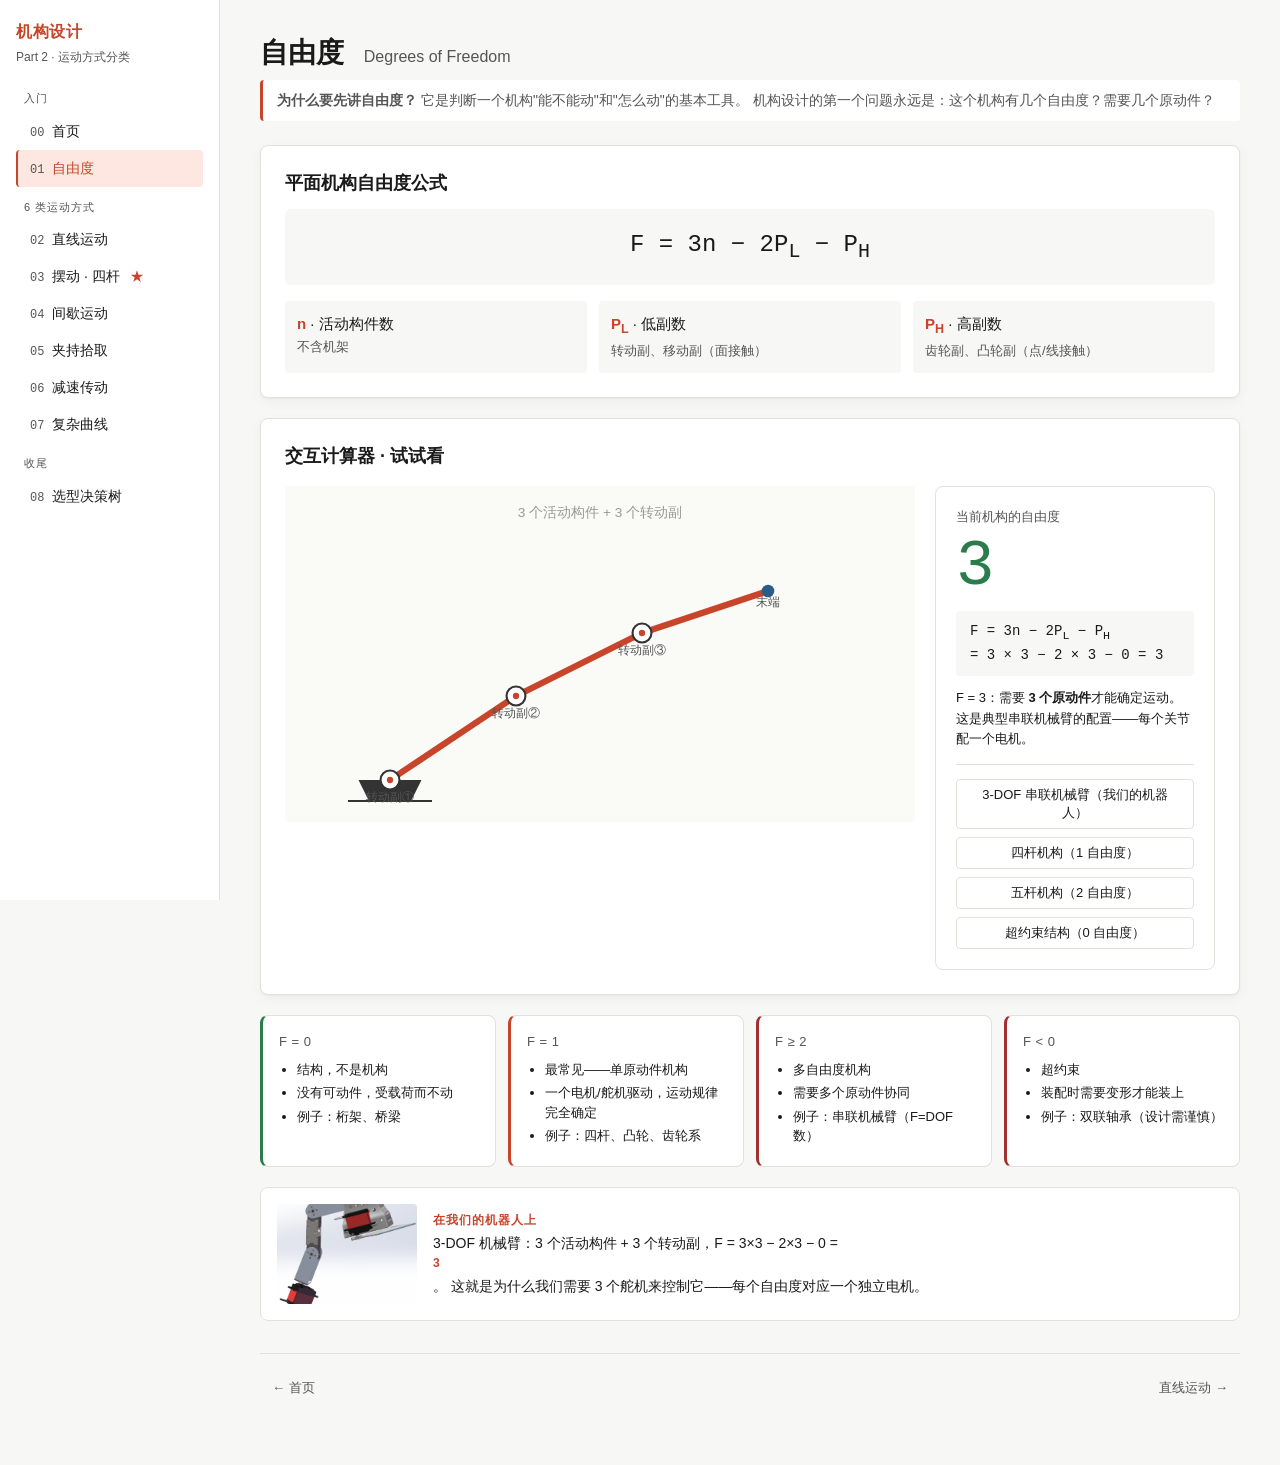
==== part2_mechanisms/dof.html @ df65894d "初始版本：ASABE 机构设计课程资料包 - Part 1（PPT + PDF）：10 页 ASABE 2025 经验分享，含视频 - Part 2（HTML）：9 页机构原理互动课程，按运动方式分类" ====
<!DOCTYPE html>
<html lang="zh-CN">
<head>
  <meta charset="UTF-8">
  <title>自由度 · 机构设计 Part 2</title>
  <link rel="stylesheet" href="common/style.css">
</head>
<body>
  <div class="app">
    <div id="sidebar-mount"></div>

    <main class="main">
      <h1 class="page-title">自由度 <span class="en">Degrees of Freedom</span></h1>
      <p class="need-hint">
        <strong>为什么要先讲自由度？</strong> 它是判断一个机构"能不能动"和"怎么动"的基本工具。
        机构设计的第一个问题永远是：这个机构有几个自由度？需要几个原动件？
      </p>

      <div class="stage">
        <h3 style="margin:0 0 12px; font-size:18px;">平面机构自由度公式</h3>
        <div style="background:var(--bg); padding:18px 24px; border-radius:6px; text-align:center; font-size:24px; font-family:var(--mono); margin-bottom:16px;">
          F = 3n − 2P<sub>L</sub> − P<sub>H</sub>
        </div>
        <div style="display:grid; grid-template-columns:repeat(auto-fit, minmax(180px,1fr)); gap:12px;">
          <div style="padding:12px; background:var(--bg); border-radius:4px;">
            <strong style="color:var(--accent);">n</strong> · 活动构件数<br>
            <span style="font-size:13px; color:var(--ink-soft);">不含机架</span>
          </div>
          <div style="padding:12px; background:var(--bg); border-radius:4px;">
            <strong style="color:var(--accent);">P<sub>L</sub></strong> · 低副数<br>
            <span style="font-size:13px; color:var(--ink-soft);">转动副、移动副（面接触）</span>
          </div>
          <div style="padding:12px; background:var(--bg); border-radius:4px;">
            <strong style="color:var(--accent);">P<sub>H</sub></strong> · 高副数<br>
            <span style="font-size:13px; color:var(--ink-soft);">齿轮副、凸轮副（点/线接触）</span>
          </div>
        </div>
      </div>

      <div class="stage">
        <h3 style="margin:0 0 16px; font-size:18px;">交互计算器 · 试试看</h3>
        <div class="dof-playground">
          <svg id="dof-svg" viewBox="0 0 600 320" style="background:#fafaf7; border-radius:4px;"></svg>
          <div class="dof-stats">
            <div style="font-size:13px; color:var(--ink-soft);">当前机构的自由度</div>
            <div class="big-number" id="dof-f">3</div>
            <div class="formula">F = 3n − 2P<sub>L</sub> − P<sub>H</sub><br>
              = 3 × <span id="dof-n">3</span> − 2 × <span id="dof-pl">3</span> − <span id="dof-ph">0</span> = <span id="dof-result">3</span>
            </div>
            <div id="dof-meaning" style="font-size:13px; line-height:1.6;">
              F = 3：需要 <strong>3 个原动件</strong>才能确定运动。这是典型串联机械臂的配置——每个关节配一个电机。
            </div>
            <div style="margin-top:14px; padding-top:14px; border-top:1px solid var(--line); display:flex; flex-direction:column; gap:8px;">
              <button class="btn secondary" data-preset="arm">3-DOF 串联机械臂（我们的机器人）</button>
              <button class="btn secondary" data-preset="fourbar">四杆机构（1 自由度）</button>
              <button class="btn secondary" data-preset="fivebar">五杆机构（2 自由度）</button>
              <button class="btn secondary" data-preset="locked">超约束结构（0 自由度）</button>
            </div>
          </div>
        </div>
      </div>

      <div class="info-grid">
        <div class="info-card good">
          <h4>F = 0</h4>
          <ul>
            <li>结构，不是机构</li>
            <li>没有可动件，受载荷而不动</li>
            <li>例子：桁架、桥梁</li>
          </ul>
        </div>
        <div class="info-card use">
          <h4>F = 1</h4>
          <ul>
            <li>最常见——单原动件机构</li>
            <li>一个电机/舵机驱动，运动规律完全确定</li>
            <li>例子：四杆、凸轮、齿轮系</li>
          </ul>
        </div>
        <div class="info-card bad">
          <h4>F ≥ 2</h4>
          <ul>
            <li>多自由度机构</li>
            <li>需要多个原动件协同</li>
            <li>例子：串联机械臂（F=DOF 数）</li>
          </ul>
        </div>
        <div class="info-card bad">
          <h4>F &lt; 0</h4>
          <ul>
            <li>超约束</li>
            <li>装配时需要变形才能装上</li>
            <li>例子：双联轴承（设计需谨慎）</li>
          </ul>
        </div>
      </div>

      <div class="robot-callout">
        <img src="../assets/asabe/end-effector-picking.png" alt="3-DOF arm">
        <div class="text">
          <strong>在我们的机器人上</strong>
          3-DOF 机械臂：3 个活动构件 + 3 个转动副，F = 3×3 − 2×3 − 0 = <strong>3</strong>。
          这就是为什么我们需要 3 个舵机来控制它——每个自由度对应一个独立电机。
        </div>
      </div>

      <div class="page-nav">
        <a href="index.html">← 首页</a>
        <a href="motion-linear.html">直线运动 →</a>
      </div>
    </main>
  </div>

  <script type="module">
    import { injectSidebar } from './common/sidebar.js';
    import { svg, line, circle, clear, toSvg } from './common/controls.js';

    injectSidebar('dof');

    const dofSvg = document.getElementById('dof-svg');

    const PRESETS = {
      arm: {
        n: 3, pL: 3, pH: 0,
        meaning: 'F = 3：需要 <strong>3 个原动件</strong>才能确定运动。这是典型串联机械臂的配置——每个关节配一个电机。',
        draw: (svgEl) => {
          // 画 3-DOF 串联臂
          const base = { x: 100, y: 280 };
          const j1 = base;
          const j2 = { x: 220, y: 200 };
          const j3 = { x: 340, y: 140 };
          const j4 = { x: 460, y: 100 };

          // 机架（底座）
          svgEl.appendChild(svg('polygon', {
            points: `${base.x-30},${base.y} ${base.x+30},${base.y} ${base.x+20},${base.y+20} ${base.x-20},${base.y+20}`,
            fill: '#333',
          }));
          svgEl.appendChild(line(base.x-40, base.y+20, base.x+40, base.y+20, { stroke:'#333', 'stroke-width':2 }));

          // 三段臂
          svgEl.appendChild(line(j1.x, j1.y, j2.x, j2.y, { stroke: '#c8442a', 'stroke-width': 6 }));
          svgEl.appendChild(line(j2.x, j2.y, j3.x, j3.y, { stroke: '#c8442a', 'stroke-width': 6 }));
          svgEl.appendChild(line(j3.x, j3.y, j4.x, j4.y, { stroke: '#c8442a', 'stroke-width': 6 }));

          // 关节
          [j1, j2, j3].forEach(j => {
            svgEl.appendChild(circle(j.x, j.y, 9, { fill: 'white', stroke: '#333', 'stroke-width': 2 }));
            svgEl.appendChild(circle(j.x, j.y, 3, { fill: '#c8442a' }));
          });
          // 末端
          svgEl.appendChild(circle(j4.x, j4.y, 6, { fill: '#2a5c8a' }));

          // 标签
          const lbl = (p, t, dx=0, dy=20) => {
            const e = svg('text', { x: p.x+dx, y: p.y+dy, fill:'#555', 'font-size':11, 'font-family':'monospace', 'text-anchor':'middle' });
            e.textContent = t;
            svgEl.appendChild(e);
          };
          lbl(j1, '转动副①');
          lbl(j2, '转动副②');
          lbl(j3, '转动副③');
          lbl(j4, '末端', 0, 14);

          // 说明
          const t = svg('text', { x: 300, y: 30, 'text-anchor':'middle', fill:'#999', 'font-size':13 });
          t.textContent = '3 个活动构件 + 3 个转动副';
          svgEl.appendChild(t);
        }
      },
      fourbar: {
        n: 3, pL: 4, pH: 0,
        meaning: 'F = 1：只需 <strong>1 个原动件</strong>。曲柄一转，整个机构运动完全确定。这是为什么四杆是工程上最常用的机构之一。',
        draw: (svgEl) => {
          const A = { x: 140, y: 240 };
          const D = { x: 460, y: 240 };
          const B = { x: 200, y: 140 };
          const C = { x: 400, y: 140 };

          // 机架
          svgEl.appendChild(svg('polygon', { points: `${A.x-20},${A.y+5} ${A.x+20},${A.y+5} ${A.x+15},${A.y+20} ${A.x-15},${A.y+20}`, fill:'#333' }));
          svgEl.appendChild(svg('polygon', { points: `${D.x-20},${D.y+5} ${D.x+20},${D.y+5} ${D.x+15},${D.y+20} ${D.x-15},${D.y+20}`, fill:'#333' }));
          svgEl.appendChild(line(A.x, A.y, D.x, D.y, { stroke:'#333', 'stroke-width':3 }));
          svgEl.appendChild(line(A.x-30, A.y+20, A.x+30, A.y+20, { stroke:'#333', 'stroke-width':2 }));
          svgEl.appendChild(line(D.x-30, D.y+20, D.x+30, D.y+20, { stroke:'#333', 'stroke-width':2 }));

          // 4 根杆
          svgEl.appendChild(line(A.x, A.y, B.x, B.y, { stroke:'#c8442a', 'stroke-width':5 }));
          svgEl.appendChild(line(B.x, B.y, C.x, C.y, { stroke:'#2a5c8a', 'stroke-width':5 }));
          svgEl.appendChild(line(D.x, D.y, C.x, C.y, { stroke:'#2a7c4a', 'stroke-width':5 }));

          // 关节
          [A, B, C, D].forEach(p => {
            svgEl.appendChild(circle(p.x, p.y, 7, { fill:'white', stroke:'#333', 'stroke-width':2 }));
          });

          // 标签
          const lbl = (p, t) => {
            const e = svg('text', { x:p.x, y:p.y-12, fill:'#555', 'font-size':11, 'font-family':'monospace', 'text-anchor':'middle' });
            e.textContent = t;
            svgEl.appendChild(e);
          };
          lbl(A, 'A·副1');
          lbl(B, 'B·副2');
          lbl(C, 'C·副3');
          lbl(D, 'D·副4');

          const t = svg('text', { x: 300, y: 30, 'text-anchor':'middle', fill:'#999', 'font-size':13 });
          t.textContent = '3 个活动构件 + 4 个转动副';
          svgEl.appendChild(t);
        }
      },
      fivebar: {
        n: 4, pL: 5, pH: 0,
        meaning: 'F = 2：需要 <strong>2 个原动件</strong>。常见于并联机构和需要轨迹规划的场合。',
        draw: (svgEl) => {
          const A = { x: 180, y: 250 };
          const E = { x: 420, y: 250 };
          const B = { x: 140, y: 130 };
          const D = { x: 460, y: 130 };
          const C = { x: 300, y: 80 };

          // 机架
          svgEl.appendChild(line(A.x, A.y, E.x, E.y, { stroke:'#333', 'stroke-width':3 }));
          svgEl.appendChild(svg('polygon', { points: `${A.x-20},${A.y+5} ${A.x+20},${A.y+5} ${A.x+15},${A.y+20} ${A.x-15},${A.y+20}`, fill:'#333' }));
          svgEl.appendChild(svg('polygon', { points: `${E.x-20},${E.y+5} ${E.x+20},${E.y+5} ${E.x+15},${E.y+20} ${E.x-15},${E.y+20}`, fill:'#333' }));

          svgEl.appendChild(line(A.x, A.y, B.x, B.y, { stroke:'#c8442a', 'stroke-width':5 }));
          svgEl.appendChild(line(B.x, B.y, C.x, C.y, { stroke:'#2a5c8a', 'stroke-width':5 }));
          svgEl.appendChild(line(C.x, C.y, D.x, D.y, { stroke:'#2a5c8a', 'stroke-width':5 }));
          svgEl.appendChild(line(D.x, D.y, E.x, E.y, { stroke:'#c8442a', 'stroke-width':5 }));

          [A, B, C, D, E].forEach(p => {
            svgEl.appendChild(circle(p.x, p.y, 7, { fill:'white', stroke:'#333', 'stroke-width':2 }));
          });

          const t = svg('text', { x: 300, y: 30, 'text-anchor':'middle', fill:'#999', 'font-size':13 });
          t.textContent = '4 个活动构件 + 5 个转动副';
          svgEl.appendChild(t);
        }
      },
      locked: {
        n: 2, pL: 3, pH: 0,
        meaning: 'F = 0：<strong>结构而非机构</strong>——受力但不运动。设计成机构会卡死。',
        draw: (svgEl) => {
          // 三角形（最稳定的结构）
          const A = { x: 150, y: 240 };
          const B = { x: 450, y: 240 };
          const C = { x: 300, y: 80 };
          svgEl.appendChild(line(A.x, A.y, B.x, B.y, { stroke:'#333', 'stroke-width':5 }));
          svgEl.appendChild(line(A.x, A.y, C.x, C.y, { stroke:'#a13030', 'stroke-width':5 }));
          svgEl.appendChild(line(B.x, B.y, C.x, C.y, { stroke:'#a13030', 'stroke-width':5 }));
          svgEl.appendChild(svg('polygon', { points: `${A.x-20},${A.y+5} ${A.x+20},${A.y+5} ${A.x+15},${A.y+20} ${A.x-15},${A.y+20}`, fill:'#333' }));
          svgEl.appendChild(svg('polygon', { points: `${B.x-20},${B.y+5} ${B.x+20},${B.y+5} ${B.x+15},${B.y+20} ${B.x-15},${B.y+20}`, fill:'#333' }));
          [A, B, C].forEach(p => {
            svgEl.appendChild(circle(p.x, p.y, 7, { fill:'white', stroke:'#333', 'stroke-width':2 }));
          });
          const t = svg('text', { x: 300, y: 30, 'text-anchor':'middle', fill:'#999', 'font-size':13 });
          t.textContent = '2 个活动构件 + 3 个转动副（三角形=结构）';
          svgEl.appendChild(t);
        }
      },
    };

    function renderPreset(name) {
      const preset = PRESETS[name];
      clear(dofSvg);
      preset.draw(dofSvg);

      const F = 3 * preset.n - 2 * preset.pL - preset.pH;
      document.getElementById('dof-n').textContent = preset.n;
      document.getElementById('dof-pl').textContent = preset.pL;
      document.getElementById('dof-ph').textContent = preset.pH;
      document.getElementById('dof-result').textContent = F;
      document.getElementById('dof-f').textContent = F;
      document.getElementById('dof-meaning').innerHTML = preset.meaning;

      const fEl = document.getElementById('dof-f');
      fEl.style.color = F === 0 ? 'var(--bad)' : F === 1 ? 'var(--accent)' : F >= 2 ? 'var(--good)' : 'var(--bad)';
    }

    document.querySelectorAll('[data-preset]').forEach(btn => {
      btn.addEventListener('click', () => renderPreset(btn.dataset.preset));
    });

    renderPreset('arm');
  </script>
</body>
</html>
---- part2_mechanisms/common/style.css ----
/* ARC 机构设计 · Part 2 共享样式 */

:root {
  --bg: #f7f7f5;
  --panel: #ffffff;
  --ink: #1a1a1a;
  --ink-soft: #555;
  --line: #e2e2dc;
  --accent: #c8442a;
  --accent-soft: #fde7e0;
  --good: #2a7c4a;
  --warn: #b07000;
  --bad: #a13030;
  --shadow: 0 1px 2px rgba(0,0,0,0.04), 0 4px 12px rgba(0,0,0,0.04);
  --radius: 8px;
  --mono: 'JetBrains Mono', 'Source Code Pro', Menlo, Consolas, monospace;
}

* { box-sizing: border-box; }
html, body { margin: 0; padding: 0; }
body {
  font-family: -apple-system, BlinkMacSystemFont, 'PingFang SC', 'Microsoft YaHei', 'Segoe UI', sans-serif;
  background: var(--bg);
  color: var(--ink);
  line-height: 1.5;
  font-size: 15px;
}

/* === 整体布局 === */
.app {
  display: grid;
  grid-template-columns: 220px 1fr;
  min-height: 100vh;
}

/* === 左侧导航 === */
.sidebar {
  background: var(--panel);
  border-right: 1px solid var(--line);
  padding: 20px 16px;
  position: sticky;
  top: 0;
  height: 100vh;
  overflow-y: auto;
}
.sidebar h1 {
  font-size: 16px;
  margin: 0 0 4px;
  color: var(--accent);
  letter-spacing: 0.5px;
}
.sidebar .subtitle {
  font-size: 12px;
  color: var(--ink-soft);
  margin-bottom: 24px;
}
.nav-group {
  margin-bottom: 16px;
}
.nav-section {
  font-size: 11px;
  text-transform: uppercase;
  color: var(--ink-soft);
  letter-spacing: 1px;
  margin: 12px 0 6px;
  padding-left: 8px;
}
.nav-item {
  display: block;
  padding: 8px 12px;
  color: var(--ink);
  text-decoration: none;
  border-radius: 4px;
  font-size: 14px;
  border-left: 2px solid transparent;
  transition: all 0.15s;
}
.nav-item:hover { background: var(--bg); }
.nav-item.active {
  background: var(--accent-soft);
  border-left-color: var(--accent);
  color: var(--accent);
  font-weight: 500;
}
.nav-item .num {
  display: inline-block;
  width: 22px;
  color: var(--ink-soft);
  font-family: var(--mono);
  font-size: 12px;
}
.nav-item.hero::after {
  content: '★';
  margin-left: 6px;
  color: var(--accent);
}

/* === 主内容 === */
.main {
  padding: 32px 40px 60px;
  max-width: 1100px;
}

.page-title {
  font-size: 28px;
  margin: 0 0 6px;
  font-weight: 600;
}
.page-title .en {
  font-size: 16px;
  color: var(--ink-soft);
  margin-left: 12px;
  font-weight: 400;
}
.need-hint {
  font-size: 14px;
  color: var(--ink-soft);
  margin: 0 0 24px;
  padding: 10px 14px;
  background: var(--panel);
  border-left: 3px solid var(--accent);
  border-radius: 4px;
}

/* === 机构切换器（标签页） === */
.mechanism-tabs {
  display: flex;
  flex-wrap: wrap;
  gap: 4px;
  margin-bottom: 16px;
  border-bottom: 1px solid var(--line);
}
.tab {
  background: transparent;
  border: none;
  padding: 10px 16px;
  cursor: pointer;
  font-size: 14px;
  color: var(--ink-soft);
  border-bottom: 2px solid transparent;
  margin-bottom: -1px;
  transition: all 0.15s;
  font-family: inherit;
}
.tab:hover { color: var(--ink); }
.tab.active {
  color: var(--accent);
  border-bottom-color: var(--accent);
  font-weight: 500;
}

/* === 舞台 + 控制条 === */
.stage {
  background: var(--panel);
  border: 1px solid var(--line);
  border-radius: var(--radius);
  padding: 24px;
  margin-bottom: 20px;
  box-shadow: var(--shadow);
}
.stage svg {
  width: 100%;
  height: auto;
  display: block;
  background: #fafaf7;
  border-radius: 4px;
}

.controls {
  display: flex;
  align-items: center;
  gap: 12px;
  margin-top: 16px;
  padding-top: 16px;
  border-top: 1px solid var(--line);
  flex-wrap: wrap;
}
.btn {
  background: var(--accent);
  color: white;
  border: none;
  padding: 6px 14px;
  border-radius: 4px;
  cursor: pointer;
  font-size: 13px;
  font-family: inherit;
}
.btn:hover { filter: brightness(1.1); }
.btn.secondary {
  background: transparent;
  color: var(--ink);
  border: 1px solid var(--line);
}
.speed-control {
  display: flex;
  gap: 4px;
  align-items: center;
  font-size: 13px;
}
.speed-btn {
  background: transparent;
  border: 1px solid var(--line);
  padding: 4px 10px;
  border-radius: 4px;
  cursor: pointer;
  font-family: var(--mono);
  font-size: 12px;
}
.speed-btn.active {
  background: var(--accent-soft);
  border-color: var(--accent);
  color: var(--accent);
}
.progress {
  flex: 1;
  min-width: 200px;
  -webkit-appearance: none;
  appearance: none;
  height: 4px;
  background: var(--line);
  border-radius: 2px;
  cursor: pointer;
}
.progress::-webkit-slider-thumb {
  -webkit-appearance: none;
  width: 14px;
  height: 14px;
  background: var(--accent);
  border-radius: 50%;
  cursor: pointer;
}
.angle-readout {
  font-family: var(--mono);
  font-size: 12px;
  color: var(--ink-soft);
  background: var(--bg);
  padding: 4px 8px;
  border-radius: 3px;
}

/* === 参数面板（hero demo 用） === */
.params {
  display: grid;
  grid-template-columns: repeat(auto-fit, minmax(220px, 1fr));
  gap: 12px;
  margin-top: 16px;
  padding-top: 16px;
  border-top: 1px solid var(--line);
}
.param-row {
  display: flex;
  flex-direction: column;
  gap: 4px;
}
.param-row label {
  display: flex;
  justify-content: space-between;
  font-size: 12px;
  color: var(--ink-soft);
}
.param-row label .val {
  font-family: var(--mono);
  color: var(--ink);
  font-weight: 500;
}
.param-row input[type="range"] {
  -webkit-appearance: none;
  appearance: none;
  width: 100%;
  height: 4px;
  background: var(--line);
  border-radius: 2px;
  cursor: pointer;
}
.param-row input[type="range"]::-webkit-slider-thumb {
  -webkit-appearance: none;
  width: 16px;
  height: 16px;
  background: var(--accent);
  border-radius: 50%;
  cursor: pointer;
}

.verdict {
  margin-top: 16px;
  padding: 12px 16px;
  border-radius: 4px;
  font-size: 14px;
  background: var(--accent-soft);
  border-left: 3px solid var(--accent);
}
.verdict.bad {
  background: #fde7e0;
  border-left-color: var(--bad);
}
.verdict code {
  font-family: var(--mono);
  background: rgba(0,0,0,0.06);
  padding: 1px 6px;
  border-radius: 3px;
  font-size: 13px;
}

/* === 优缺点卡片 === */
.info-grid {
  display: grid;
  grid-template-columns: repeat(auto-fit, minmax(200px, 1fr));
  gap: 12px;
  margin-bottom: 20px;
}
.info-card {
  background: var(--panel);
  border: 1px solid var(--line);
  border-radius: var(--radius);
  padding: 16px;
}
.info-card h4 {
  margin: 0 0 8px;
  font-size: 13px;
  color: var(--ink-soft);
  text-transform: uppercase;
  letter-spacing: 0.5px;
  font-weight: 500;
}
.info-card.good { border-left: 3px solid var(--good); }
.info-card.bad { border-left: 3px solid var(--bad); }
.info-card.use { border-left: 3px solid var(--accent); }
.info-card ul {
  margin: 0;
  padding-left: 18px;
  font-size: 13px;
}
.info-card li { margin-bottom: 4px; }

/* === 在我们的机器人上 === */
.robot-callout {
  display: flex;
  gap: 16px;
  background: var(--panel);
  border: 1px solid var(--line);
  border-radius: var(--radius);
  padding: 16px;
  margin-bottom: 24px;
  align-items: center;
}
.robot-callout img {
  width: 140px;
  height: 100px;
  object-fit: cover;
  border-radius: 4px;
  background: var(--bg);
  flex-shrink: 0;
}
.robot-callout .text {
  flex: 1;
  font-size: 14px;
}
.robot-callout .text strong {
  color: var(--accent);
  display: block;
  margin-bottom: 4px;
  font-size: 12px;
  text-transform: uppercase;
  letter-spacing: 1px;
}

/* === 上下页导航 === */
.page-nav {
  display: flex;
  justify-content: space-between;
  margin-top: 32px;
  padding-top: 16px;
  border-top: 1px solid var(--line);
}
.page-nav a {
  color: var(--ink-soft);
  text-decoration: none;
  font-size: 13px;
  padding: 8px 12px;
  border-radius: 4px;
}
.page-nav a:hover {
  background: var(--panel);
  color: var(--accent);
}

/* === 自由度页面专用 === */
.dof-playground {
  display: grid;
  grid-template-columns: 1fr 280px;
  gap: 20px;
  margin-top: 16px;
}
.dof-stats {
  background: var(--panel);
  border: 1px solid var(--line);
  border-radius: var(--radius);
  padding: 20px;
}
.dof-stats .big-number {
  font-size: 64px;
  font-family: var(--mono);
  color: var(--accent);
  line-height: 1;
  margin: 8px 0;
}
.dof-stats .formula {
  font-family: var(--mono);
  background: var(--bg);
  padding: 10px 14px;
  border-radius: 4px;
  font-size: 14px;
  margin: 12px 0;
}

/* === Index 首页 === */
.index-wrap {
  padding: 40px;
  max-width: 1100px;
}
.index-hero {
  background: linear-gradient(135deg, #c8442a 0%, #a73019 100%);
  color: white;
  padding: 40px;
  border-radius: 12px;
  margin-bottom: 32px;
}
.index-hero h1 {
  margin: 0 0 8px;
  font-size: 32px;
}
.index-hero p {
  margin: 0;
  opacity: 0.9;
  font-size: 16px;
}
.motion-grid {
  display: grid;
  grid-template-columns: repeat(auto-fill, minmax(280px, 1fr));
  gap: 16px;
}
.motion-card {
  background: var(--panel);
  border: 1px solid var(--line);
  border-radius: var(--radius);
  padding: 20px;
  text-decoration: none;
  color: var(--ink);
  transition: all 0.15s;
}
.motion-card:hover {
  border-color: var(--accent);
  transform: translateY(-1px);
  box-shadow: var(--shadow);
}
.motion-card .icon {
  width: 40px;
  height: 40px;
  border-radius: 8px;
  background: var(--accent-soft);
  color: var(--accent);
  display: flex;
  align-items: center;
  justify-content: center;
  margin-bottom: 12px;
  font-size: 20px;
}
.motion-card h3 {
  margin: 0 0 6px;
  font-size: 17px;
}
.motion-card .en {
  font-size: 12px;
  color: var(--ink-soft);
  margin-bottom: 8px;
  font-family: var(--mono);
}
.motion-card .desc {
  font-size: 13px;
  color: var(--ink-soft);
  line-height: 1.5;
}
.motion-card.hero::after {
  content: 'Hero Demo';
  display: inline-block;
  font-size: 11px;
  color: var(--accent);
  background: var(--accent-soft);
  padding: 2px 8px;
  border-radius: 10px;
  margin-top: 8px;
}
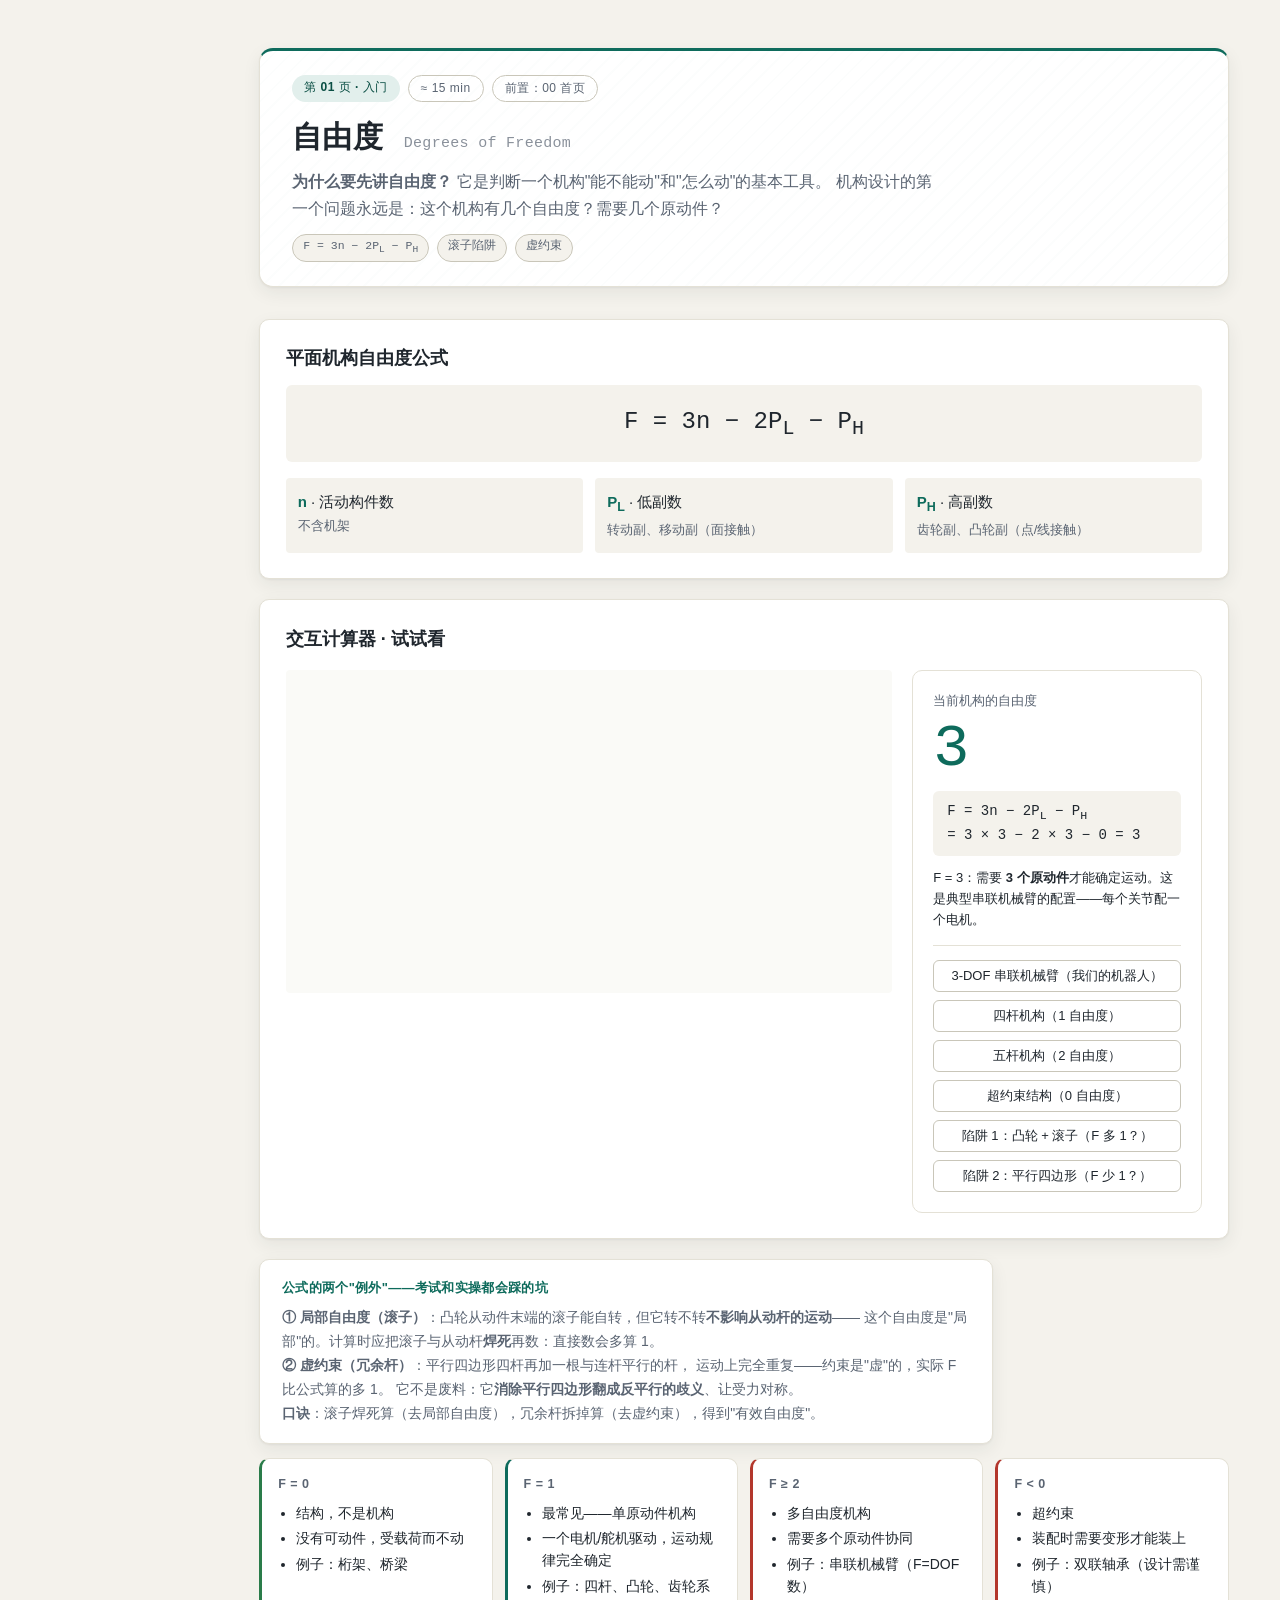
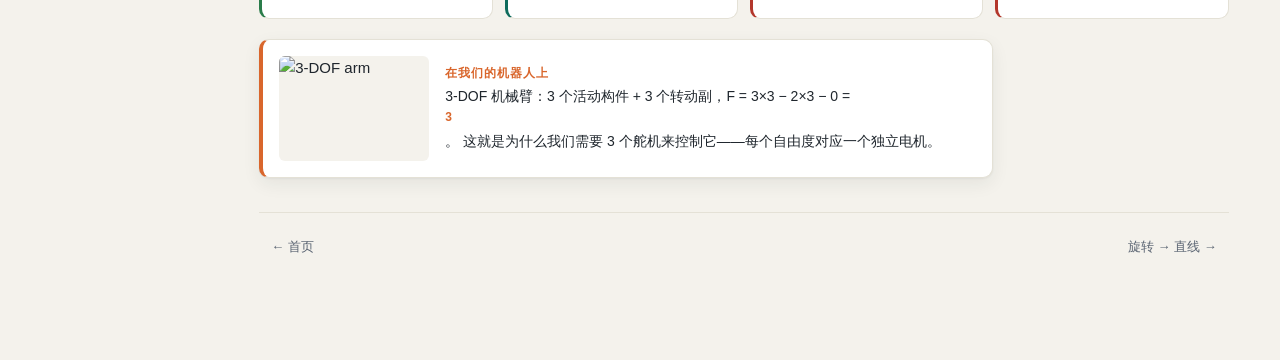
==== commit 467696cc: "chore: 触发 GitHub Pages 首次部署 Co-Authored-By: Claude Opus 4.8 <noreply@anthropic.com>" ====
--- a/part2_mechanisms/dof.html
+++ b/part2_mechanisms/dof.html
@@ -2,6 +2,7 @@
 <html lang="zh-CN">
 <head>
   <meta charset="UTF-8">
+  <meta name="viewport" content="width=device-width, initial-scale=1">
   <title>自由度 · 机构设计 Part 2</title>
   <link rel="stylesheet" href="common/style.css">
 </head>
@@ -10,11 +11,23 @@
     <div id="sidebar-mount"></div>
 
     <main class="main">
-      <h1 class="page-title">自由度 <span class="en">Degrees of Freedom</span></h1>
-      <p class="need-hint">
-        <strong>为什么要先讲自由度？</strong> 它是判断一个机构"能不能动"和"怎么动"的基本工具。
-        机构设计的第一个问题永远是：这个机构有几个自由度？需要几个原动件？
-      </p>
+      <header class="page-hero" data-reveal>
+        <div class="ph-kicker">
+          <span class="chip">第 01 页 · 入门</span>
+          <span class="chip chip-ghost">≈ 15 min</span>
+          <span class="chip chip-ghost">前置：00 首页</span>
+        </div>
+        <h1 class="ph-title">自由度 <span class="en">Degrees of Freedom</span></h1>
+        <p class="ph-lead">
+          <strong>为什么要先讲自由度？</strong> 它是判断一个机构"能不能动"和"怎么动"的基本工具。
+          机构设计的第一个问题永远是：这个机构有几个自由度？需要几个原动件？
+        </p>
+        <div class="ph-tags">
+          <span class="tag">F = 3n − 2P<sub>L</sub> − P<sub>H</sub></span>
+          <span class="tag">滚子陷阱</span>
+          <span class="tag">虚约束</span>
+        </div>
+      </header>
 
       <div class="stage">
         <h3 style="margin:0 0 12px; font-size:18px;">平面机构自由度公式</h3>
@@ -55,8 +68,22 @@
               <button class="btn secondary" data-preset="fourbar">四杆机构（1 自由度）</button>
               <button class="btn secondary" data-preset="fivebar">五杆机构（2 自由度）</button>
               <button class="btn secondary" data-preset="locked">超约束结构（0 自由度）</button>
+              <button class="btn secondary" data-preset="roller">陷阱 1：凸轮 + 滚子（F 多 1？）</button>
+              <button class="btn secondary" data-preset="parallelogram">陷阱 2：平行四边形（F 少 1？）</button>
             </div>
           </div>
+        </div>
+      </div>
+
+      <div class="formula-block">
+        <div class="f-title">公式的两个"例外"——考试和实操都会踩的坑</div>
+        <div class="f-note">
+          <strong>① 局部自由度（滚子）</strong>：凸轮从动件末端的滚子能自转，但它转不转<strong>不影响从动杆的运动</strong>——
+          这个自由度是"局部"的。计算时应把滚子与从动杆<strong>焊死</strong>再数：直接数会多算 1。
+          <br><strong>② 虚约束（冗余杆）</strong>：平行四边形四杆再加一根与连杆平行的杆，
+          运动上完全重复——约束是"虚"的，实际 F 比公式算的多 1。
+          它不是废料：它<strong>消除平行四边形翻成反平行的歧义</strong>、让受力对称。
+          <br><strong>口诀</strong>：滚子焊死算（去局部自由度），冗余杆拆掉算（去虚约束），得到"有效自由度"。
         </div>
       </div>
 
@@ -95,8 +122,8 @@
         </div>
       </div>
 
-      <div class="robot-callout">
-        <img src="../assets/asabe/end-effector-picking.png" alt="3-DOF arm">
+      <div class="case-callout">
+        <img src="assets/asabe/end-effector-picking.png" alt="3-DOF arm" loading="lazy">
         <div class="text">
           <strong>在我们的机器人上</strong>
           3-DOF 机械臂：3 个活动构件 + 3 个转动副，F = 3×3 − 2×3 − 0 = <strong>3</strong>。
@@ -106,7 +133,7 @@
 
       <div class="page-nav">
         <a href="index.html">← 首页</a>
-        <a href="motion-linear.html">直线运动 →</a>
+        <a href="motion-linear.html">旋转 → 直线 →</a>
       </div>
     </main>
   </div>
@@ -114,6 +141,7 @@
   <script type="module">
     import { injectSidebar } from './common/sidebar.js';
     import { svg, line, circle, clear, toSvg } from './common/controls.js';
+    import { TAU } from './common/math.js';
 
     injectSidebar('dof');
 
@@ -260,6 +288,76 @@
           svgEl.appendChild(t);
         }
       },
+      roller: {
+        // 凸轮 + 滚子从动件：直接数 F=2（滚子自转多算 1），有效 F=1
+        n: 3, pL: 3, pH: 1,
+        effF: 1,
+        meaning: '<strong>陷阱！</strong>直接数：n=3（凸轮/从动杆/滚子），P<sub>L</sub>=3，P<sub>H</sub>=1（凸轮副）→ F = 9−6−1 = <strong>2</strong>？<br>但滚子自转是<strong>局部自由度</strong>（焊死滚子运动不变）→ 有效 <strong>F = 1，1 个原动件</strong>即可。滚子的作用只是把滑动摩擦换成滚动摩擦。',
+        draw: (svgEl) => {
+          const camC = { x: 160, y: 230 };
+          const stemX = 430;
+          // 凸轮（蛋形）
+          let d = '';
+          for (let i = 0; i <= 72; i++) {
+            const a = (i / 72) * TAU;
+            const rb = 62 + 26 * Math.max(0, Math.sin(a));
+            const px = camC.x + rb * Math.cos(a), py = camC.y - rb * Math.sin(a);
+            d += (i === 0 ? 'M' : 'L') + px.toFixed(1) + ',' + py.toFixed(1);
+          }
+          d += 'Z';
+          svgEl.appendChild(svg('path', { d, fill:'#e2efec', stroke:'#0e6b5c', 'stroke-width':2 }));
+          svgEl.appendChild(circle(camC.x, camC.y, 6, { fill:'#333' }));
+          svgEl.appendChild(svg('polygon', { points: `${camC.x-14},${camC.y+14} ${camC.x+14},${camC.y+14} ${camC.x},${camC.y}`, fill:'#333' }));
+          // 从动杆（竖直导路）
+          svgEl.appendChild(line(stemX - 40, 130, stemX - 40, 300, { stroke:'#c9c6b9', 'stroke-width':3 }));
+          svgEl.appendChild(line(stemX + 40, 130, stemX + 40, 300, { stroke:'#c9c6b9', 'stroke-width':3 }));
+          svgEl.appendChild(svg('rect', { x: stemX - 34, y: 120, width: 68, height: 46, fill:'#2a5c8a', rx:4, stroke:'#1a2540', 'stroke-width':2 }));
+          // 滚子
+          svgEl.appendChild(circle(stemX, 185, 22, { fill:'white', stroke:'#d9662c', 'stroke-width':3 }));
+          svgEl.appendChild(circle(stemX, 185, 4, { fill:'#d9662c' }));
+          svgEl.appendChild(line(stemX, 166, stemX, 142, { stroke:'#2a5c8a', 'stroke-width':8 }));
+          const t = svg('text', { x: 300, y: 30, 'text-anchor':'middle', fill:'#999', 'font-size':13 });
+          t.textContent = '凸轮 + 从动杆 + 滚子：直接数 F=2，有效 F=1';
+          svgEl.appendChild(t);
+          const t2 = svg('text', { x: 300, y: 300, 'text-anchor':'middle', fill:'#d9662c', 'font-size':12.5 });
+          t2.textContent = '滚子自转 ↔ 从动杆升降 无关 → 局部自由度，减 1';
+          svgEl.appendChild(t2);
+        }
+      },
+      parallelogram: {
+        // 平行四边形 + 冗余杆：直接数 F=0（虚约束多算 1 个 P_L），有效 F=1
+        n: 4, pL: 6, pH: 0,
+        effF: 1,
+        meaning: '<strong>陷阱！</strong>直接数：n=4，P<sub>L</sub>=6 → F = 12−12 = <strong>0</strong>？<br>但中间那根杆与连杆平行等长——它加的约束是<strong>虚约束</strong>（拆掉运动不变）→ 有效 <strong>F = 1</strong>。冗余杆的真正作用：防"反平行"翻转 + 双点受力。',
+        draw: (svgEl) => {
+          const A = { x: 150, y: 240 }, B = { x: 450, y: 240 };
+          const C = { x: 190, y: 110 }, D = { x: 490, y: 110 };
+          const E = { x: 320, y: 175 }; // 冗余杆中点铰
+          svgEl.appendChild(line(A.x, A.y, B.x, B.y, { stroke:'#333', 'stroke-width':3 }));
+          [[A,'A'],[B,'B'],[C,'C'],[D,'D'],[E,'E']].forEach(([p, lab]) => {
+            svgEl.appendChild(circle(p.x, p.y, 6.5, { fill:'white', stroke:'#333', 'stroke-width':2 }));
+            const t = svg('text', { x: p.x, y: p.y - 12, 'text-anchor':'middle', fill:'#555', 'font-size':11, 'font-family':'monospace' });
+            t.textContent = lab; svgEl.appendChild(t);
+          });
+          svgEl.appendChild(line(A.x, A.y, C.x, C.y, { stroke:'#0e6b5c', 'stroke-width':5 }));
+          svgEl.appendChild(line(B.x, B.y, D.x, D.y, { stroke:'#0e6b5c', 'stroke-width':5 }));
+          svgEl.appendChild(line(C.x, C.y, D.x, D.y, { stroke:'#2a5c8a', 'stroke-width':5 }));
+          // 冗余杆（平行于 CD，铰在 AC/BD 中点）
+          const M1 = { x: (A.x + C.x) / 2 + 40, y: (A.y + C.y) / 2 - 8 };
+          const M2 = { x: (B.x + D.x) / 2 - 40, y: (B.y + D.y) / 2 - 8 };
+          svgEl.appendChild(line(M1.x, M1.y, M2.x, M2.y, { stroke:'#d9662c', 'stroke-width':4, 'stroke-dasharray':'7 4' }));
+          svgEl.appendChild(circle(M1.x, M1.y, 5.5, { fill:'white', stroke:'#d9662c', 'stroke-width':2.5 }));
+          svgEl.appendChild(circle(M2.x, M2.y, 5.5, { fill:'white', stroke:'#d9662c', 'stroke-width':2.5 }));
+          svgEl.appendChild(svg('polygon', { points: `${A.x-18},${A.y+5} ${A.x+18},${A.y+5} ${A.x+13},${A.y+19} ${A.x-13},${A.y+19}`, fill:'#333' }));
+          svgEl.appendChild(svg('polygon', { points: `${B.x-18},${B.y+5} ${B.x+18},${B.y+5} ${B.x+13},${B.y+19} ${B.x-13},${B.y+19}`, fill:'#333' }));
+          const t = svg('text', { x: 300, y: 30, 'text-anchor':'middle', fill:'#999', 'font-size':13 });
+          t.textContent = '平行四边形 + 冗余杆：直接数 F=0，有效 F=1';
+          svgEl.appendChild(t);
+          const t2 = svg('text', { x: 300, y: 300, 'text-anchor':'middle', fill:'#d9662c', 'font-size':12.5 });
+          t2.textContent = '虚线杆拆掉运动不变 → 虚约束（但防翻转、分担载荷）';
+          svgEl.appendChild(t2);
+        }
+      },
     };
 
     function renderPreset(name) {
@@ -271,12 +369,14 @@
       document.getElementById('dof-n').textContent = preset.n;
       document.getElementById('dof-pl').textContent = preset.pL;
       document.getElementById('dof-ph').textContent = preset.pH;
+      // 陷阱预设：公式直接算出的 F（rawF === F 恒成立；有效 F 在 meaning 里解释）
       document.getElementById('dof-result').textContent = F;
-      document.getElementById('dof-f').textContent = F;
+      document.getElementById('dof-f').textContent = preset.effF !== undefined ? preset.effF : F;
       document.getElementById('dof-meaning').innerHTML = preset.meaning;
 
+      const shown = preset.effF !== undefined ? preset.effF : F;
       const fEl = document.getElementById('dof-f');
-      fEl.style.color = F === 0 ? 'var(--bad)' : F === 1 ? 'var(--accent)' : F >= 2 ? 'var(--good)' : 'var(--bad)';
+      fEl.style.color = shown === 0 ? 'var(--bad)' : shown === 1 ? 'var(--accent)' : shown >= 2 ? 'var(--good)' : 'var(--bad)';
     }
 
     document.querySelectorAll('[data-preset]').forEach(btn => {
--- a/part2_mechanisms/common/style.css
+++ b/part2_mechanisms/common/style.css
@@ -1,18 +1,56 @@
-/* ARC 机构设计 · Part 2 共享样式 */
+/* ARC 机构设计 · Part 2 共享样式 v2 —— "农业科技"主题
+   零依赖：不引外部字体/图标/库；公式用 sub/sup 排版 */
 
 :root {
-  --bg: #f7f7f5;
+  /* === v2 设计令牌（增量升级，旧类继续可用） === */
+  /* 颜色：基底微调深一档让白卡更"浮"，主色族补深浅层，语义不变 */
+  --bg: #f4f2ec;            /* 暖纸底 */
+  --bg-soft: #faf9f4;
   --panel: #ffffff;
-  --ink: #1a1a1a;
-  --ink-soft: #555;
-  --line: #e2e2dc;
-  --accent: #c8442a;
-  --accent-soft: #fde7e0;
+  --ink: #1f262d;
+  --ink-soft: #5a6472;
+  --ink-faint: #8a919b;
+  --line: #e4e1d6;
+  --line-strong: #c9c6b9;
+  --accent: #0e6b5c;        /* 深农业绿：主强调 */
+  --accent-deep: #0a4f44;
+  --accent-bright: #17866f;
+  --accent-soft: #e2efec;
+  --accent-2: #d9662c;      /* 丰收橙：案例/机器人卡专用 */
+  --accent-2-deep: #b34e1d;
+  --accent-2-soft: #fbe9de;
   --good: #2a7c4a;
+  --good-soft: #e6f2ea;
   --warn: #b07000;
-  --bad: #a13030;
-  --shadow: 0 1px 2px rgba(0,0,0,0.04), 0 4px 12px rgba(0,0,0,0.04);
-  --radius: 8px;
+  --warn-soft: #f9efd9;
+  --bad: #b3372c;
+  --bad-soft: #f9e5e2;
+  /* 铜与钢（铰链剖面/实物制作图专用，与 draw.js 色板不冲突） */
+  --brass: #c9a24b;
+  --brass-deep: #8a6d1f;
+  --steel: #aab0b8;
+  /* 间距（4 基准） */
+  --sp-1: 4px;  --sp-2: 8px;  --sp-3: 12px; --sp-4: 16px;
+  --sp-5: 24px; --sp-6: 32px; --sp-7: 48px; --sp-8: 72px;
+  /* 字号阶梯（补齐中间层级） */
+  --fs-cap: 14px;  --fs-sm: 15px;   --fs-body: 16px;
+  --fs-h4: 17.5px; --fs-h3: 20px;   --fs-h2: 24px;
+  --fs-h1: 30px;   --fs-display: 40px;
+  /* 圆角 */
+  --r-sm: 6px; --r-md: 10px; --r-lg: 14px; --r-xl: 20px; --r-pill: 999px;
+  --radius: var(--r-md);   /* 旧别名保兼容 */
+  /* 阴影三档 */
+  --shadow-1: 0 1px 2px rgba(31,38,45,.05);
+  --shadow-2: 0 1px 2px rgba(31,38,45,.05), 0 6px 18px rgba(31,38,45,.07);
+  --shadow-3: 0 2px 4px rgba(31,38,45,.06), 0 14px 34px rgba(31,38,45,.13);
+  --shadow-hero: 0 10px 30px rgba(10,79,68,.26);
+  --shadow: var(--shadow-2); /* 旧别名 */
+  /* 动效 */
+  --t-fast: 130ms; --t-med: 240ms; --t-slow: 480ms;
+  --ease: cubic-bezier(.22,.61,.36,1);
+  --ease-pop: cubic-bezier(.34,1.4,.64,1);
+  /* 焦点可达性 */
+  --focus-ring: 0 0 0 3px rgba(14,107,92,.28);
   --mono: 'JetBrains Mono', 'Source Code Pro', Menlo, Consolas, monospace;
 }
 
@@ -22,14 +60,19 @@
   font-family: -apple-system, BlinkMacSystemFont, 'PingFang SC', 'Microsoft YaHei', 'Segoe UI', sans-serif;
   background: var(--bg);
   color: var(--ink);
-  line-height: 1.5;
-  font-size: 15px;
-}
+  line-height: 1.55;
+  font-size: var(--fs-sm);
+  font-variant-numeric: tabular-nums;
+}
+:focus-visible { outline: none; box-shadow: var(--focus-ring); border-radius: 4px; }
+
+/* 图标（common/icons.js sprite） */
+.ic { width: 1em; height: 1em; vertical-align: -0.14em; }
 
 /* === 整体布局 === */
 .app {
   display: grid;
-  grid-template-columns: 220px 1fr;
+  grid-template-columns: clamp(208px, 15vw, 256px) 1fr;
   min-height: 100vh;
 }
 
@@ -37,14 +80,14 @@
 .sidebar {
   background: var(--panel);
   border-right: 1px solid var(--line);
-  padding: 20px 16px;
+  padding: 22px 16px;
   position: sticky;
   top: 0;
   height: 100vh;
   overflow-y: auto;
 }
 .sidebar h1 {
-  font-size: 16px;
+  font-size: 17px;
   margin: 0 0 4px;
   color: var(--accent);
   letter-spacing: 0.5px;
@@ -52,11 +95,9 @@
 .sidebar .subtitle {
   font-size: 12px;
   color: var(--ink-soft);
-  margin-bottom: 24px;
-}
-.nav-group {
-  margin-bottom: 16px;
-}
+  margin-bottom: 22px;
+}
+.nav-group { margin-bottom: 14px; }
 .nav-section {
   font-size: 11px;
   text-transform: uppercase;
@@ -70,7 +111,7 @@
   padding: 8px 12px;
   color: var(--ink);
   text-decoration: none;
-  border-radius: 4px;
+  border-radius: 6px;
   font-size: 14px;
   border-left: 2px solid transparent;
   transition: all 0.15s;
@@ -84,7 +125,7 @@
 }
 .nav-item .num {
   display: inline-block;
-  width: 22px;
+  width: 24px;
   color: var(--ink-soft);
   font-family: var(--mono);
   font-size: 12px;
@@ -92,34 +133,43 @@
 .nav-item.hero::after {
   content: '★';
   margin-left: 6px;
-  color: var(--accent);
+  color: var(--accent-2);
 }
 
 /* === 主内容 === */
 .main {
-  padding: 32px 40px 60px;
-  max-width: 1100px;
-}
+  width: 100%;
+  max-width: 1680px;
+  padding: var(--sp-7) clamp(var(--sp-5), 4vw, 64px) 96px;
+}
+/* 阅读类组件封阅读宽度；表格/舞台/照片放开通吃宽度 */
+.formula-block, .checklist, .case-callout, .example-card,
+.build-card, .drive-card, .calc-card { max-width: 88ch; }
+.data-table-wrap, .stage, .cmp-wrap { max-width: none; }
+.photo-fig { max-width: 460px; }
 
 .page-title {
   font-size: 28px;
   margin: 0 0 6px;
-  font-weight: 600;
+  font-weight: 650;
+  letter-spacing: 0.2px;
 }
 .page-title .en {
-  font-size: 16px;
+  font-size: 15px;
   color: var(--ink-soft);
   margin-left: 12px;
   font-weight: 400;
+  font-family: var(--mono);
 }
 .need-hint {
   font-size: 14px;
   color: var(--ink-soft);
   margin: 0 0 24px;
-  padding: 10px 14px;
+  padding: 11px 15px;
   background: var(--panel);
   border-left: 3px solid var(--accent);
-  border-radius: 4px;
+  border-radius: 6px;
+  box-shadow: var(--shadow);
 }
 
 /* === 机构切换器（标签页） === */
@@ -128,7 +178,7 @@
   flex-wrap: wrap;
   gap: 4px;
   margin-bottom: 16px;
-  border-bottom: 1px solid var(--line);
+  border-bottom: 1px solid var(--line-strong);
 }
 .tab {
   background: transparent;
@@ -137,7 +187,7 @@
   cursor: pointer;
   font-size: 14px;
   color: var(--ink-soft);
-  border-bottom: 2px solid transparent;
+  border-bottom: 2.5px solid transparent;
   margin-bottom: -1px;
   transition: all 0.15s;
   font-family: inherit;
@@ -146,7 +196,7 @@
 .tab.active {
   color: var(--accent);
   border-bottom-color: var(--accent);
-  font-weight: 500;
+  font-weight: 550;
 }
 
 /* === 舞台 + 控制条 === */
@@ -154,16 +204,22 @@
   background: var(--panel);
   border: 1px solid var(--line);
   border-radius: var(--radius);
-  padding: 24px;
+  padding: clamp(var(--sp-4), 2vw, 28px);
   margin-bottom: 20px;
   box-shadow: var(--shadow);
+  transition: border-color var(--t-fast) var(--ease), box-shadow var(--t-fast) var(--ease);
+}
+.stage:hover { border-color: var(--accent); box-shadow: var(--shadow-3); }
+.stage h3 {
+  margin: 0 0 10px;
+  font-size: 17px;
 }
 .stage svg {
   width: 100%;
   height: auto;
   display: block;
-  background: #fafaf7;
-  border-radius: 4px;
+  background: #fbfaf6;
+  border-radius: 6px;
 }
 
 .controls {
@@ -180,16 +236,16 @@
   color: white;
   border: none;
   padding: 6px 14px;
-  border-radius: 4px;
+  border-radius: 6px;
   cursor: pointer;
   font-size: 13px;
   font-family: inherit;
 }
-.btn:hover { filter: brightness(1.1); }
+.btn:hover { filter: brightness(1.12); }
 .btn.secondary {
   background: transparent;
   color: var(--ink);
-  border: 1px solid var(--line);
+  border: 1px solid var(--line-strong);
 }
 .speed-control {
   display: flex;
@@ -201,7 +257,7 @@
   background: transparent;
   border: 1px solid var(--line);
   padding: 4px 10px;
-  border-radius: 4px;
+  border-radius: 5px;
   cursor: pointer;
   font-family: var(--mono);
   font-size: 12px;
@@ -235,7 +291,7 @@
   color: var(--ink-soft);
   background: var(--bg);
   padding: 4px 8px;
-  border-radius: 3px;
+  border-radius: 4px;
 }
 
 /* === 参数面板（hero demo 用） === */
@@ -247,11 +303,7 @@
   padding-top: 16px;
   border-top: 1px solid var(--line);
 }
-.param-row {
-  display: flex;
-  flex-direction: column;
-  gap: 4px;
-}
+.param-row { display: flex; flex-direction: column; gap: 4px; }
 .param-row label {
   display: flex;
   justify-content: space-between;
@@ -261,7 +313,7 @@
 .param-row label .val {
   font-family: var(--mono);
   color: var(--ink);
-  font-weight: 500;
+  font-weight: 550;
 }
 .param-row input[type="range"] {
   -webkit-appearance: none;
@@ -280,31 +332,31 @@
   border-radius: 50%;
   cursor: pointer;
 }
+.param-row .val-unit { color: var(--ink-soft); }
 
 .verdict {
   margin-top: 16px;
   padding: 12px 16px;
-  border-radius: 4px;
+  border-radius: 6px;
   font-size: 14px;
   background: var(--accent-soft);
   border-left: 3px solid var(--accent);
 }
-.verdict.bad {
-  background: #fde7e0;
-  border-left-color: var(--bad);
-}
+.verdict.good { background: var(--good-soft); border-left-color: var(--good); }
+.verdict.bad { background: var(--bad-soft); border-left-color: var(--bad); }
+.verdict.warn { background: var(--warn-soft); border-left-color: var(--warn); }
 .verdict code {
   font-family: var(--mono);
-  background: rgba(0,0,0,0.06);
+  background: rgba(35,42,49,0.07);
   padding: 1px 6px;
-  border-radius: 3px;
+  border-radius: 4px;
   font-size: 13px;
 }
 
 /* === 优缺点卡片 === */
 .info-grid {
   display: grid;
-  grid-template-columns: repeat(auto-fit, minmax(200px, 1fr));
+  grid-template-columns: repeat(auto-fit, minmax(210px, 1fr));
   gap: 12px;
   margin-bottom: 20px;
 }
@@ -316,81 +368,279 @@
 }
 .info-card h4 {
   margin: 0 0 8px;
-  font-size: 13px;
+  font-size: 12.5px;
   color: var(--ink-soft);
   text-transform: uppercase;
   letter-spacing: 0.5px;
-  font-weight: 500;
+  font-weight: 600;
 }
 .info-card.good { border-left: 3px solid var(--good); }
 .info-card.bad { border-left: 3px solid var(--bad); }
 .info-card.use { border-left: 3px solid var(--accent); }
-.info-card ul {
-  margin: 0;
-  padding-left: 18px;
+.info-card.note { border-left: 3px solid var(--accent-2); }
+.info-card ul { margin: 0; padding-left: 18px; font-size: 14px; }
+.info-card li { margin-bottom: 4px; }
+
+/* === v2 教学组件 === */
+
+/* 公式块 */
+.formula-block {
+  background: var(--panel);
+  border: 1px solid var(--line);
+  border-radius: var(--radius);
+  padding: 18px 22px;
+  margin: 14px 0;
+  box-shadow: var(--shadow);
+}
+.formula-block .f-title {
   font-size: 13px;
-}
-.info-card li { margin-bottom: 4px; }
-
-/* === 在我们的机器人上 === */
-.robot-callout {
+  font-weight: 600;
+  color: var(--accent);
+  margin-bottom: 8px;
+  letter-spacing: 0.3px;
+}
+.formula-block .f-eq {
+  font-family: var(--mono);
+  font-size: 20px;
+  text-align: center;
+  background: var(--bg);
+  border-radius: 6px;
+  padding: 12px 16px;
+  margin: 10px 0;
+}
+.formula-block .f-note {
+  font-size: 14px;
+  color: var(--ink-soft);
+  line-height: 1.7;
+}
+.formula-block .f-note sub, .formula-block .f-note sup { font-size: 11.5px; }
+
+/* 例题卡（折叠答案） */
+.example-card {
+  background: var(--panel);
+  border: 1px solid var(--line);
+  border-left: 3px solid var(--accent-2);
+  border-radius: var(--radius);
+  padding: 14px 18px;
+  margin: 14px 0;
+  box-shadow: var(--shadow);
+}
+.example-card summary {
+  cursor: pointer;
+  font-size: 14px;
+  font-weight: 600;
+  color: var(--accent-2);
+  list-style-position: outside;
+  user-select: none;
+}
+.example-card summary:hover { text-decoration: underline; }
+.example-card .ex-body {
+  margin-top: 10px;
+  padding-top: 10px;
+  border-top: 1px dashed var(--line-strong);
+  font-size: 13.5px;
+  line-height: 1.75;
+  color: var(--ink);
+}
+.example-card .ex-body .answer {
+  background: var(--good-soft);
+  border-radius: 6px;
+  padding: 8px 12px;
+  margin-top: 8px;
+  color: var(--good);
+  font-weight: 550;
+}
+.example-card .ex-body .step { color: var(--ink-soft); font-size: 13.5px; margin-top: 6px; }
+
+/* 交互计算器 */
+.calc-card {
+  background: var(--panel);
+  border: 1px solid var(--line);
+  border-radius: var(--radius);
+  padding: 20px;
+  margin: 14px 0;
+  box-shadow: var(--shadow);
+}
+.calc-card .calc-title {
+  font-size: 15px;
+  font-weight: 600;
+  margin-bottom: 4px;
+}
+.calc-card .calc-desc {
+  font-size: 13.5px;
+  color: var(--ink-soft);
+  margin-bottom: 14px;
+}
+.calc-grid {
+  display: grid;
+  grid-template-columns: 1fr 1fr;
+  gap: 20px;
+  align-items: start;
+}
+@media (max-width: 760px) { .calc-grid { grid-template-columns: 1fr; } }
+.calc-params .param-row { margin-bottom: 12px; }
+.calc-output {
+  background: var(--bg);
+  border-radius: 8px;
+  padding: 16px;
+  display: flex;
+  flex-direction: column;
+  gap: 10px;
+}
+.calc-output .co-row {
+  display: flex;
+  justify-content: space-between;
+  align-items: baseline;
+  font-size: 13px;
+}
+.calc-output .co-row .co-label { color: var(--ink-soft); }
+.calc-output .co-row .co-value {
+  font-family: var(--mono);
+  font-size: 17px;
+  font-weight: 600;
+  color: var(--accent);
+}
+.calc-output .co-row .co-value small { font-size: 11px; color: var(--ink-soft); font-weight: 400; }
+.calc-verdict {
+  border-radius: 6px;
+  padding: 8px 12px;
+  font-size: 13px;
+  font-weight: 550;
+}
+.calc-verdict.ok { background: var(--good-soft); color: var(--good); }
+.calc-verdict.warn { background: var(--warn-soft); color: var(--warn); }
+.calc-verdict.bad { background: var(--bad-soft); color: var(--bad); }
+
+/* 数据表 */
+.data-table-wrap { overflow-x: auto; margin: 14px 0; }
+table.data-table {
+  width: 100%;
+  border-collapse: collapse;
+  background: var(--panel);
+  font-size: 13.5px;
+  box-shadow: var(--shadow);
+  border-radius: var(--radius);
+  overflow: hidden;
+}
+table.data-table th {
+  background: var(--accent);
+  color: white;
+  text-align: left;
+  padding: 9px 12px;
+  font-weight: 550;
+  font-size: 13.5px;
+  white-space: nowrap;
+}
+table.data-table td {
+  padding: 8px 12px;
+  border-bottom: 1px solid var(--line);
+  vertical-align: top;
+}
+table.data-table tr:last-child td { border-bottom: none; }
+table.data-table tr:nth-child(even) td { background: #faf9f4; }
+table.data-table td.num, table.data-table th.num { font-family: var(--mono); text-align: right; }
+table.data-table .hl td { background: var(--accent-2-soft) !important; font-weight: 550; }
+
+/* SVG 图表容器 */
+.chart-card {
+  background: var(--panel);
+  border: 1px solid var(--line);
+  border-radius: var(--radius);
+  padding: 18px;
+  margin: 14px 0;
+  box-shadow: var(--shadow);
+}
+.chart-card .chart-title { font-size: 14px; font-weight: 600; margin-bottom: 4px; }
+.chart-card .chart-desc { font-size: 13.5px; color: var(--ink-soft); margin-bottom: 10px; }
+.chart-card svg { width: 100%; height: auto; display: block; background: #fbfaf6; border-radius: 6px; }
+
+/* 检查清单 */
+.checklist {
+  background: var(--panel);
+  border: 1px solid var(--line);
+  border-radius: var(--radius);
+  padding: 16px 20px;
+  margin: 14px 0;
+  box-shadow: var(--shadow);
+}
+.checklist .cl-title { font-size: 15px; font-weight: 600; margin-bottom: 10px; }
+.checklist ul { margin: 0; padding: 0; list-style: none; }
+.checklist li {
+  display: flex;
+  gap: 10px;
+  align-items: flex-start;
+  padding: 7px 0;
+  border-bottom: 1px dashed var(--line);
+  font-size: 13.5px;
+}
+.checklist li:last-child { border-bottom: none; }
+.checklist li::before {
+  content: '☐';
+  color: var(--accent);
+  font-size: 15px;
+  line-height: 1.4;
+  flex-shrink: 0;
+}
+.checklist li strong { color: var(--accent); }
+
+/* 术语标注 */
+.term-chip {
+  display: inline-block;
+  font-family: var(--mono);
+  font-size: 11.5px;
+  background: var(--bg);
+  border: 1px solid var(--line-strong);
+  color: var(--ink-soft);
+  padding: 1px 7px;
+  border-radius: 10px;
+  margin: 0 2px;
+  vertical-align: baseline;
+}
+
+/* 案例/机器人卡（升级版 robot-callout，配图 + 备赛视角） */
+.case-callout {
   display: flex;
   gap: 16px;
   background: var(--panel);
   border: 1px solid var(--line);
+  border-left: 4px solid var(--accent-2);
   border-radius: var(--radius);
   padding: 16px;
-  margin-bottom: 24px;
+  margin-bottom: 22px;
   align-items: center;
-}
-.robot-callout img {
-  width: 140px;
-  height: 100px;
+  box-shadow: var(--shadow);
+}
+.case-callout img {
+  width: 150px;
+  height: 105px;
   object-fit: cover;
-  border-radius: 4px;
+  border-radius: 6px;
   background: var(--bg);
   flex-shrink: 0;
 }
-.robot-callout .text {
-  flex: 1;
-  font-size: 14px;
-}
-.robot-callout .text strong {
-  color: var(--accent);
+.case-callout .text { flex: 1; font-size: 14px; }
+.case-callout .text strong {
+  color: var(--accent-2);
   display: block;
   margin-bottom: 4px;
   font-size: 12px;
   text-transform: uppercase;
   letter-spacing: 1px;
 }
-
-/* === 上下页导航 === */
-.page-nav {
-  display: flex;
-  justify-content: space-between;
-  margin-top: 32px;
-  padding-top: 16px;
-  border-top: 1px solid var(--line);
-}
-.page-nav a {
-  color: var(--ink-soft);
-  text-decoration: none;
-  font-size: 13px;
-  padding: 8px 12px;
-  border-radius: 4px;
-}
-.page-nav a:hover {
-  background: var(--panel);
-  color: var(--accent);
-}
+/* 兼容旧类名 */
+.robot-callout { display: flex; gap: 16px; background: var(--panel); border: 1px solid var(--line); border-left: 4px solid var(--accent-2); border-radius: var(--radius); padding: 16px; margin-bottom: 22px; align-items: center; box-shadow: var(--shadow); }
+.robot-callout img { width: 150px; height: 105px; object-fit: cover; border-radius: 6px; background: var(--bg); flex-shrink: 0; }
+.robot-callout .text { flex: 1; font-size: 14px; }
+.robot-callout .text strong { color: var(--accent-2); display: block; margin-bottom: 4px; font-size: 12px; text-transform: uppercase; letter-spacing: 1px; }
 
 /* === 自由度页面专用 === */
 .dof-playground {
   display: grid;
-  grid-template-columns: 1fr 280px;
+  grid-template-columns: 1fr 290px;
   gap: 20px;
   margin-top: 16px;
 }
+@media (max-width: 760px) { .dof-playground { grid-template-columns: 1fr; } }
 .dof-stats {
   background: var(--panel);
   border: 1px solid var(--line);
@@ -398,7 +648,7 @@
   padding: 20px;
 }
 .dof-stats .big-number {
-  font-size: 64px;
+  font-size: 60px;
   font-family: var(--mono);
   color: var(--accent);
   line-height: 1;
@@ -408,7 +658,7 @@
   font-family: var(--mono);
   background: var(--bg);
   padding: 10px 14px;
-  border-radius: 4px;
+  border-radius: 6px;
   font-size: 14px;
   margin: 12px 0;
 }
@@ -416,27 +666,54 @@
 /* === Index 首页 === */
 .index-wrap {
   padding: 40px;
-  max-width: 1100px;
+  max-width: 1680px;
+  margin: 0 auto;
 }
 .index-hero {
-  background: linear-gradient(135deg, #c8442a 0%, #a73019 100%);
+  position: relative;
+  background: linear-gradient(120deg, #0b4a3f 0%, #0e6b5c 62%, #17866f 100%);
   color: white;
-  padding: 40px;
-  border-radius: 12px;
-  margin-bottom: 32px;
-}
-.index-hero h1 {
-  margin: 0 0 8px;
-  font-size: 32px;
-}
-.index-hero p {
-  margin: 0;
-  opacity: 0.9;
-  font-size: 16px;
-}
+  padding: 44px 44px 40px;
+  border-radius: 16px;
+  margin-bottom: 14px;
+  overflow: hidden;
+  box-shadow: 0 6px 24px rgba(14,107,92,0.25);
+}
+.index-hero h1 { margin: 0 0 10px; font-size: 32px; letter-spacing: 0.5px; }
+.index-hero p { margin: 0 0 6px; opacity: 0.92; font-size: 15.5px; }
+.index-hero .hero-badge {
+  display: inline-block;
+  background: rgba(255,255,255,0.14);
+  border: 1px solid rgba(255,255,255,0.3);
+  border-radius: 20px;
+  padding: 3px 14px;
+  font-size: 12.5px;
+  margin-bottom: 14px;
+  letter-spacing: 1px;
+}
+.index-constraints {
+  display: grid;
+  grid-template-columns: repeat(auto-fit, minmax(200px, 1fr));
+  gap: 12px;
+  margin: 22px 0 30px;
+}
+.constraint-card {
+  background: var(--panel);
+  border: 1px solid var(--line);
+  border-radius: var(--radius);
+  padding: 14px 16px;
+  box-shadow: var(--shadow);
+}
+.constraint-card .cc-num {
+  font-family: var(--mono);
+  font-size: 22px;
+  font-weight: 650;
+  color: var(--accent-2);
+}
+.constraint-card .cc-label { font-size: 13.5px; color: var(--ink-soft); margin-top: 2px; }
 .motion-grid {
   display: grid;
-  grid-template-columns: repeat(auto-fill, minmax(280px, 1fr));
+  grid-template-columns: repeat(auto-fill, minmax(265px, 1fr));
   gap: 16px;
 }
 .motion-card {
@@ -447,16 +724,17 @@
   text-decoration: none;
   color: var(--ink);
   transition: all 0.15s;
+  display: block;
 }
 .motion-card:hover {
   border-color: var(--accent);
-  transform: translateY(-1px);
+  transform: translateY(-2px);
   box-shadow: var(--shadow);
 }
 .motion-card .icon {
   width: 40px;
   height: 40px;
-  border-radius: 8px;
+  border-radius: 9px;
   background: var(--accent-soft);
   color: var(--accent);
   display: flex;
@@ -464,29 +742,561 @@
   justify-content: center;
   margin-bottom: 12px;
   font-size: 20px;
-}
-.motion-card h3 {
-  margin: 0 0 6px;
-  font-size: 17px;
-}
+  font-weight: 600;
+}
+.motion-card h3 { margin: 0 0 4px; font-size: 17px; }
 .motion-card .en {
-  font-size: 12px;
+  font-size: 11.5px;
   color: var(--ink-soft);
   margin-bottom: 8px;
   font-family: var(--mono);
 }
-.motion-card .desc {
-  font-size: 13px;
-  color: var(--ink-soft);
-  line-height: 1.5;
-}
+.motion-card .desc { font-size: 14px; color: var(--ink-soft); line-height: 1.6; }
 .motion-card.hero::after {
   content: 'Hero Demo';
   display: inline-block;
   font-size: 11px;
+  color: var(--accent-2);
+  background: var(--accent-2-soft);
+  padding: 2px 9px;
+  border-radius: 10px;
+  margin-top: 10px;
+}
+.motion-card.new::after {
+  content: '新页面';
+  display: inline-block;
+  font-size: 11px;
+  color: white;
+  background: var(--accent-2);
+  padding: 2px 9px;
+  border-radius: 10px;
+  margin-top: 10px;
+}
+
+/* === 分步讲解控制器（draw.js stepControls 用） === */
+.step-ctl { margin-top: 14px; }
+.step-track {
+  display: flex;
+  align-items: center;
+  gap: 5px;
+  flex-wrap: wrap;
+}
+.step-btn {
+  width: 30px; height: 30px;
+  border-radius: 50%;
+  border: 1.5px solid var(--line-strong);
+  background: white;
+  color: var(--ink-soft);
+  font-family: var(--mono);
+  font-size: 13px;
+  cursor: pointer;
+  transition: all 0.12s;
+}
+.step-btn:hover { border-color: var(--accent); color: var(--accent); }
+.step-btn.active {
+  background: var(--accent);
+  border-color: var(--accent);
+  color: white;
+  font-weight: 600;
+  transform: scale(1.08);
+}
+.step-spacer { flex: 0 0 12px; }
+.step-desc {
+  margin-top: 10px;
+  background: var(--bg);
+  border-left: 3px solid var(--accent);
+  border-radius: 6px;
+  padding: 10px 14px;
+  min-height: 58px;
+}
+.step-desc-title {
+  font-size: 13px;
+  font-weight: 600;
   color: var(--accent);
+  margin-bottom: 3px;
+}
+.step-desc-body { font-size: 14px; color: var(--ink); line-height: 1.7; }
+.step-desc-body strong { color: var(--accent-2); }
+
+/* === 机械设计 / 机械制造 双栏卡 === */
+.dual-card {
+  display: grid;
+  grid-template-columns: 1fr 1fr;
+  gap: 12px;
+  margin: 14px 0;
+}
+@media (max-width: 700px) { .dual-card { grid-template-columns: 1fr; } }
+.dual-card .info-card { margin: 0; }
+
+/* === 上下页导航 === */
+.page-nav {
+  display: flex;
+  justify-content: space-between;
+  margin-top: 34px;
+  padding-top: 16px;
+  border-top: 1px solid var(--line);
+}
+.page-nav a {
+  color: var(--ink-soft);
+  text-decoration: none;
+  font-size: 13px;
+  padding: 8px 12px;
+  border-radius: 6px;
+}
+.page-nav a:hover { background: var(--panel); color: var(--accent); }
+
+/* 打印友好（投影/讲义） */
+@media print {
+  .sidebar, .page-nav, .controls { display: none; }
+  .app { grid-template-columns: 1fr; }
+}
+
+/* ============================================================
+   v2 组件层（精致工程手册风）—— 全部新类名，纯增量
+   ============================================================ */
+
+/* === 页首 hero 带区（替换 page-title + need-hint） === */
+.page-hero {
+  position: relative;
+  background: var(--panel);
+  border: 1px solid var(--line);
+  border-top: 3px solid var(--accent);
+  border-radius: var(--r-lg);
+  padding: var(--sp-5) clamp(var(--sp-4), 3vw, var(--sp-6));
+  margin: 0 0 var(--sp-6);
+  box-shadow: var(--shadow-2);
+  overflow: hidden;
+}
+/* 淡"田垄"斜纹底 */
+.page-hero::before {
+  content: '';
+  position: absolute; inset: 0;
+  background: repeating-linear-gradient(-45deg,
+    transparent 0 10px, rgba(14,107,92,.035) 10px 12px);
+  opacity: .35;
+  pointer-events: none;
+}
+.page-hero > * { position: relative; }
+.ph-kicker {
+  display: flex; flex-wrap: wrap; gap: var(--sp-2);
+  margin-bottom: var(--sp-3);
+}
+.chip {
+  display: inline-block;
+  font-size: 12px;
+  letter-spacing: .5px;
   background: var(--accent-soft);
-  padding: 2px 8px;
-  border-radius: 10px;
-  margin-top: 8px;
-}
+  color: var(--accent-deep);
+  border-radius: var(--r-pill);
+  padding: 3px 12px;
+  font-weight: 550;
+}
+.chip-ghost {
+  background: transparent;
+  border: 1px solid var(--line-strong);
+  color: var(--ink-soft);
+  font-weight: 450;
+}
+.ph-title {
+  font-size: var(--fs-h1);
+  font-weight: 700;
+  letter-spacing: .3px;
+  margin: 0 0 var(--sp-2);
+  color: var(--ink);
+}
+.ph-title .en {
+  font-size: var(--fs-sm);
+  color: var(--ink-faint);
+  margin-left: 12px;
+  font-weight: 400;
+  font-family: var(--mono);
+}
+.ph-lead {
+  font-size: var(--fs-body);
+  color: var(--ink-soft);
+  margin: 0 0 var(--sp-3);
+  max-width: 72ch;
+  line-height: 1.7;
+}
+.ph-tags { display: flex; flex-wrap: wrap; gap: var(--sp-2); }
+.ph-tags .tag {
+  font-family: var(--mono);
+  font-size: 11.5px;
+  background: var(--bg);
+  border: 1px solid var(--line-strong);
+  color: var(--ink-soft);
+  padding: 2px 10px;
+  border-radius: var(--r-pill);
+}
+
+/* === 编号小节头 === */
+.sec-head {
+  display: flex;
+  align-items: baseline;
+  gap: var(--sp-4);
+  margin: var(--sp-6) 0 var(--sp-4);
+}
+.sec-head .sec-num {
+  font-family: var(--mono);
+  font-size: var(--fs-sm);
+  font-weight: 650;
+  color: var(--accent-2);
+  border-right: 1px solid var(--line-strong);
+  padding-right: var(--sp-4);
+  white-space: nowrap;
+}
+.sec-head h2 {
+  font-size: var(--fs-h2);
+  font-weight: 650;
+  margin: 0;
+  letter-spacing: .2px;
+}
+.sec-head .sec-sub {
+  margin: 2px 0 0;
+  font-size: var(--fs-cap);
+  color: var(--ink-soft);
+}
+.sec-head.sm h2 { font-size: var(--fs-h3); font-weight: 600; }
+.sec-head.sm { margin: var(--sp-5) 0 var(--sp-3); gap: var(--sp-3); }
+
+/* === 选型对比表（data-table 变体） === */
+.cmp-wrap { overflow-x: auto; margin: var(--sp-3) 0; }
+table.cmp-table { min-width: 640px; }
+.cmp-table th.crit, .cmp-table td.crit {
+  position: sticky; left: 0;
+  background: var(--bg-soft);
+  font-weight: 600;
+  white-space: nowrap;
+  z-index: 1;
+}
+.cmp-table .cmp-pick { background: var(--accent-soft) !important; }
+.cmp-table th.cmp-pick { position: relative; }
+.cmp-table th.cmp-pick::after {
+  content: '★';
+  margin-left: 5px;
+  color: var(--accent-2);
+}
+.cmp-table .dots {
+  letter-spacing: 2px;
+  color: var(--accent-2);
+  font-size: 11px;
+}
+.cmp-note {
+  font-size: var(--fs-sm);
+  color: var(--ink);
+  background: var(--accent-soft);
+  border-left: 3px solid var(--accent);
+  border-radius: var(--r-sm);
+  padding: 10px 14px;
+  margin: var(--sp-3) 0 var(--sp-4);
+  max-width: 88ch;
+}
+.cmp-note strong { color: var(--accent-deep); }
+
+/* === 驱动与安装卡（绿） === */
+.drive-card {
+  background: var(--accent-soft);
+  border: 1px solid rgba(14,107,92,.18);
+  border-left: 4px solid var(--accent);
+  border-radius: var(--r-md);
+  padding: var(--sp-4) var(--sp-5);
+  margin: var(--sp-4) 0;
+}
+.drive-card .dc-head {
+  font-size: 12.5px;
+  text-transform: uppercase;
+  letter-spacing: 1.2px;
+  font-weight: 650;
+  color: var(--accent-deep);
+  margin-bottom: var(--sp-3);
+}
+.drive-card .dc-head .ic { width: 15px; height: 15px; }
+.dc-grid {
+  display: grid;
+  grid-template-columns: repeat(auto-fit, minmax(220px, 1fr));
+  gap: var(--sp-3) var(--sp-4);
+}
+.dc-item h4 {
+  margin: 0 0 4px;
+  font-size: 13.5px;
+  font-weight: 650;
+  color: var(--accent-deep);
+}
+.dc-item p { margin: 0; font-size: 14px; color: var(--ink); line-height: 1.7; }
+.dc-item p em { font-style: normal; color: var(--accent-2-deep); font-weight: 600; }
+
+/* === 实物制作卡（橙，与 drive-card 成对） === */
+.build-card {
+  background: var(--accent-2-soft);
+  border: 1px solid rgba(217,102,44,.2);
+  border-left: 4px solid var(--accent-2);
+  border-radius: var(--r-md);
+  padding: var(--sp-4) var(--sp-5);
+  margin: var(--sp-4) 0;
+}
+.build-card .bc-head {
+  font-size: 12.5px;
+  text-transform: uppercase;
+  letter-spacing: 1.2px;
+  font-weight: 650;
+  color: var(--accent-2-deep);
+  margin-bottom: var(--sp-3);
+}
+.build-card .bc-head .ic { width: 15px; height: 15px; }
+.bc-grid {
+  display: grid;
+  grid-template-columns: minmax(0, 1fr) 240px;
+  gap: var(--sp-4);
+  align-items: start;
+}
+@media (max-width: 860px) { .bc-grid { grid-template-columns: 1fr; } }
+.bc-main p { margin: 0 0 10px; font-size: 14px; line-height: 1.7; }
+.bc-params {
+  border-collapse: collapse;
+  font-size: 13.5px;
+  background: rgba(255,255,255,.65);
+  border-radius: var(--r-sm);
+  overflow: hidden;
+  width: 100%;
+}
+.bc-params td {
+  padding: 5px 10px;
+  border-bottom: 1px dashed rgba(217,102,44,.25);
+  vertical-align: top;
+}
+.bc-params tr:last-child td { border-bottom: none; }
+.bc-params td:first-child { color: var(--accent-2-deep); font-weight: 600; white-space: nowrap; }
+.bc-params td:last-child { font-family: var(--mono); font-size: 13px; }
+.bc-link {
+  display: block;
+  font-size: 13px;
+  color: var(--accent-2-deep);
+  text-decoration: none;
+  background: rgba(255,255,255,.65);
+  border: 1px dashed rgba(217,102,44,.4);
+  border-radius: var(--r-sm);
+  padding: 10px 12px;
+  line-height: 1.5;
+  transition: background var(--t-fast) var(--ease);
+}
+.bc-link:hover { background: white; }
+
+/* === 实物大图组件（全站配图标准） === */
+.photo-fig {
+  margin: var(--sp-4) 0;
+}
+.photo-fig img {
+  width: 100%;
+  height: auto;
+  max-height: 420px;
+  object-fit: contain;
+  border-radius: var(--r-md);
+  border: 1px solid var(--line);
+  box-shadow: var(--shadow-2);
+  display: block;
+  background: var(--bg-soft);
+}
+.photo-fig figcaption {
+  font-size: var(--fs-cap);
+  color: var(--ink-soft);
+  padding: 8px 4px 0;
+  line-height: 1.55;
+}
+.photo-fig figcaption strong { color: var(--ink); }
+.photo-grid {
+  display: grid;
+  grid-template-columns: repeat(auto-fit, minmax(320px, 1fr));
+  gap: var(--sp-4);
+  margin: var(--sp-4) 0;
+}
+.photo-grid .photo-fig { max-width: none; }
+
+/* 待补充图片占位块（收集到实物图后，把此 div 换成 <img src="figure/xxx.png">） */
+.img-placeholder {
+  display: flex;
+  flex-direction: column;
+  align-items: center;
+  justify-content: center;
+  gap: 6px;
+  aspect-ratio: 4 / 3;
+  background: repeating-linear-gradient(45deg,
+    var(--bg-soft), var(--bg-soft) 10px, var(--panel) 10px, var(--panel) 20px);
+  border: 2px dashed var(--line);
+  border-radius: var(--r-md);
+  color: var(--ink-soft);
+  text-align: center;
+  padding: 16px;
+  font-size: 13.5px;
+  line-height: 1.6;
+}
+.img-placeholder .ph-file {
+  font-family: var(--mono);
+  font-size: 12.5px;
+  color: var(--accent);
+  word-break: break-all;
+}
+
+/* 矢量 / 单位矢量记号（避免组合字符缺字形渲染成方块） */
+.vec { position: relative; white-space: nowrap; }
+.vec::after {
+  content: "\2192";        /* → 定位到字母上方 */
+  position: absolute;
+  left: 50%;
+  transform: translateX(-50%);
+  top: -0.72em;
+  font-size: 0.6em;
+  line-height: 1;
+  font-weight: 700;
+}
+.vec.hat::after { content: "\5E"; top: -0.5em; font-size: 0.82em; }  /* ^ 帽号 */
+.photo-grid .photo-fig { margin: 0; }
+
+/* === 设计流程条（需求 → 参数怎么定） === */
+.flow-steps {
+  list-style: none;
+  margin: var(--sp-3) 0 var(--sp-4);
+  padding: 0;
+  display: flex;
+  flex-wrap: wrap;
+  gap: var(--sp-2) var(--sp-4);
+  counter-reset: fs;
+}
+.flow-steps li {
+  counter-increment: fs;
+  position: relative;
+  flex: 1 1 180px;
+  min-width: 160px;
+  background: var(--panel);
+  border: 1px solid var(--line);
+  border-radius: var(--r-md);
+  padding: var(--sp-3) var(--sp-3) var(--sp-3) 44px;
+  font-size: 13px;
+  line-height: 1.55;
+  box-shadow: var(--shadow-1);
+}
+.flow-steps li::before {
+  content: counter(fs);
+  position: absolute;
+  left: 12px; top: 12px;
+  width: 22px; height: 22px;
+  border-radius: 50%;
+  background: var(--accent-soft);
+  color: var(--accent-deep);
+  font-family: var(--mono);
+  font-size: 12px;
+  font-weight: 650;
+  display: flex;
+  align-items: center;
+  justify-content: center;
+}
+.flow-steps li:not(:last-child)::after {
+  content: '→';
+  position: absolute;
+  right: -22px; top: 50%;
+  transform: translateY(-50%);
+  color: var(--line-strong);
+  font-size: 15px;
+  z-index: 1;
+}
+.flow-steps li:last-child { background: var(--accent-2-soft); border-color: rgba(217,102,44,.3); }
+.flow-steps li:last-child::before { background: var(--accent-2); color: white; }
+.flow-steps li b {
+  display: block;
+  font-size: 12px;
+  color: var(--accent-deep);
+  letter-spacing: .3px;
+  margin-bottom: 2px;
+}
+.flow-steps li:last-child b { color: var(--accent-2-deep); }
+.flow-steps li code {
+  font-family: var(--mono);
+  font-size: 11.5px;
+  background: var(--bg);
+  padding: 0 4px;
+  border-radius: 3px;
+}
+/* 竖版（打印教程页等长流程） */
+.flow-steps.vert { flex-direction: column; }
+.flow-steps.vert li { flex: 1 1 auto; }
+.flow-steps.vert li:not(:last-child)::after {
+  content: '↓';
+  right: auto; left: 20px;
+  top: auto; bottom: -22px;
+  transform: none;
+}
+
+/* === 入场微动效（common/ui.js 控制；禁 JS 不隐藏） === */
+.js-reveal [data-reveal] {
+  opacity: 0;
+  transform: translateY(12px);
+  transition: opacity var(--t-slow) var(--ease), transform var(--t-slow) var(--ease);
+}
+.js-reveal [data-reveal="left"] { transform: translateX(-14px); }
+.js-reveal [data-reveal].in { opacity: 1; transform: none; }
+.js-reveal [data-reveal][data-delay="1"] { transition-delay: 80ms; }
+.js-reveal [data-reveal][data-delay="2"] { transition-delay: 160ms; }
+
+/* === hover 微动效全站增强 === */
+.info-card {
+  transition: border-color var(--t-fast) var(--ease), transform var(--t-fast) var(--ease), box-shadow var(--t-fast) var(--ease);
+}
+.info-card:hover {
+  transform: translateY(-2px);
+  box-shadow: var(--shadow-2);
+  border-color: var(--line-strong);
+}
+.btn { transition: filter var(--t-fast) var(--ease), transform var(--t-fast) var(--ease); }
+.btn:active { transform: scale(.97); }
+table.data-table tbody tr { transition: background var(--t-fast) var(--ease); }
+table.data-table tbody tr:hover td { background: var(--accent-soft); }
+table.data-table .hl td, table.cmp-table .cmp-pick { transition: none; }
+
+/* === 侧栏视觉升级 === */
+.sidebar {
+  background: linear-gradient(180deg, #ffffff 0%, #fbfaf5 100%);
+}
+.sidebar h1 {
+  display: flex;
+  align-items: center;
+  gap: 8px;
+}
+.sidebar h1::before {
+  content: '';
+  width: 10px; height: 10px;
+  border-radius: 3px;
+  background: linear-gradient(135deg, var(--accent) 0%, var(--accent-bright) 100%);
+  flex-shrink: 0;
+}
+.nav-item { border-radius: var(--r-sm); }
+
+/* === 响应式（CSS-only 侧栏折叠） === */
+@media (max-width: 1020px) {
+  .app { grid-template-columns: 1fr; }
+  .sidebar {
+    position: sticky; top: 0;
+    height: auto; max-height: 42vh;
+    display: flex; flex-direction: column;
+    padding: 14px 16px;
+    border-right: none;
+    border-bottom: 1px solid var(--line);
+  }
+  .nav-section { margin: 10px 0 4px; }
+  .nav-item { display: inline-block; padding: 6px 10px; }
+  .main { padding: var(--sp-5) var(--sp-4) 64px; }
+}
+@media (max-width: 700px) {
+  .info-grid, .dual-card, .motion-grid { grid-template-columns: 1fr; }
+  .page-title { font-size: var(--fs-h2); }
+  .ph-title { font-size: var(--fs-h2); }
+  .sec-head { flex-direction: column; gap: var(--sp-2); }
+  .sec-head .sec-num { border-right: none; padding-right: 0; }
+}
+
+/* === 动效可达性 === */
+@media (prefers-reduced-motion: reduce) {
+  *, *::before, *::after {
+    transition-duration: .01ms !important;
+    animation-duration: .01ms !important;
+  }
+}
+
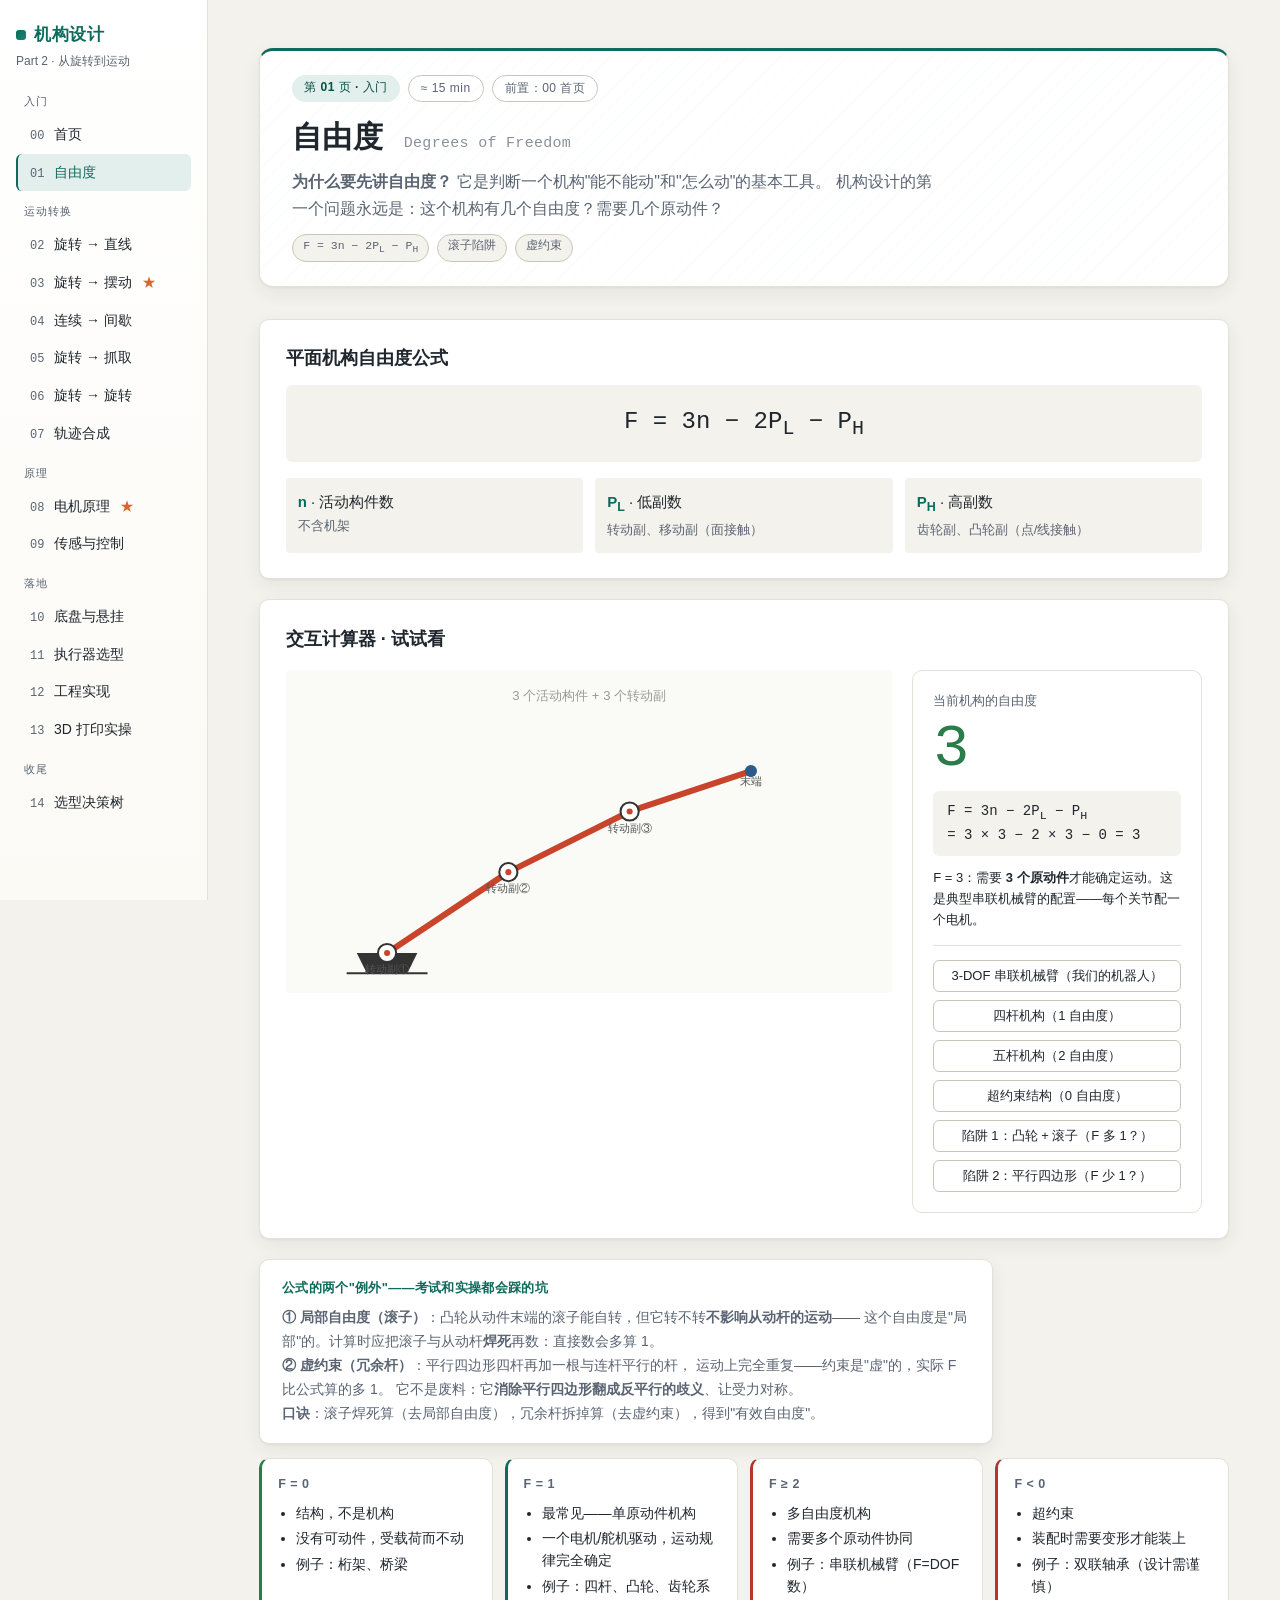
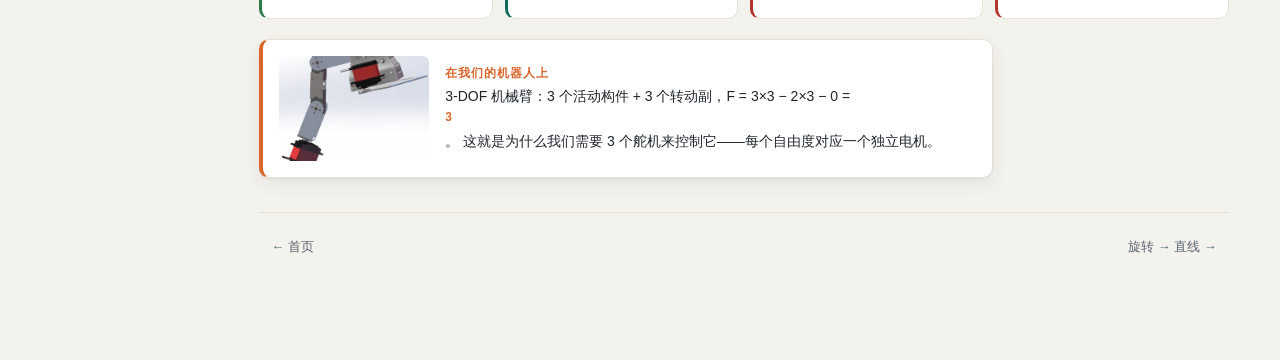
==== commit 6a808093: "feat(dof): 凸轮+滚子示意图改为可交互动画 将入门自由度页面交互计算器中的「凸轮+滚子」预设由静态示意图升级为 动画：凸轮连续转动、从动杆按凸轮廓形升降、滚子自转（含转向标记）。  新增「焊" ====
--- a/part2_mechanisms/dof.html
+++ b/part2_mechanisms/dof.html
@@ -53,7 +53,10 @@
       <div class="stage">
         <h3 style="margin:0 0 16px; font-size:18px;">交互计算器 · 试试看</h3>
         <div class="dof-playground">
-          <svg id="dof-svg" viewBox="0 0 600 320" style="background:#fafaf7; border-radius:4px;"></svg>
+          <div class="dof-stage-wrap">
+            <svg id="dof-svg" viewBox="0 0 600 320" style="background:#fafaf7; border-radius:4px;"></svg>
+            <div id="dof-anim-mount" class="dof-anim-mount"></div>
+          </div>
           <div class="dof-stats">
             <div style="font-size:13px; color:var(--ink-soft);">当前机构的自由度</div>
             <div class="big-number" id="dof-f">3</div>
@@ -140,12 +143,20 @@
 
   <script type="module">
     import { injectSidebar } from './common/sidebar.js';
-    import { svg, line, circle, clear, toSvg } from './common/controls.js';
-    import { TAU } from './common/math.js';
+    import { svg, line, circle, clear, toSvg, createControls } from './common/controls.js';
+    import { TAU, deg, camLaw } from './common/math.js';
 
     injectSidebar('dof');
 
     const dofSvg = document.getElementById('dof-svg');
+    const animMount = document.getElementById('dof-anim-mount');
+
+    // 当前正在运行的动画控制器（仅「凸轮+滚子」预设用）；切换预设时需 pause 掉
+    let rollerCtl = null;
+    function stopRollerAnim() {
+      if (rollerCtl) { rollerCtl.pause(); rollerCtl = null; }
+      animMount.innerHTML = '';
+    }
 
     const PRESETS = {
       arm: {
@@ -292,36 +303,127 @@
         // 凸轮 + 滚子从动件：直接数 F=2（滚子自转多算 1），有效 F=1
         n: 3, pL: 3, pH: 1,
         effF: 1,
-        meaning: '<strong>陷阱！</strong>直接数：n=3（凸轮/从动杆/滚子），P<sub>L</sub>=3，P<sub>H</sub>=1（凸轮副）→ F = 9−6−1 = <strong>2</strong>？<br>但滚子自转是<strong>局部自由度</strong>（焊死滚子运动不变）→ 有效 <strong>F = 1，1 个原动件</strong>即可。滚子的作用只是把滑动摩擦换成滚动摩擦。',
-        draw: (svgEl) => {
-          const camC = { x: 160, y: 230 };
-          const stemX = 430;
-          // 凸轮（蛋形）
-          let d = '';
-          for (let i = 0; i <= 72; i++) {
-            const a = (i / 72) * TAU;
-            const rb = 62 + 26 * Math.max(0, Math.sin(a));
-            const px = camC.x + rb * Math.cos(a), py = camC.y - rb * Math.sin(a);
-            d += (i === 0 ? 'M' : 'L') + px.toFixed(1) + ',' + py.toFixed(1);
+        meaning: '<strong>陷阱！</strong>直接数：n=3（凸轮/从动杆/滚子），P<sub>L</sub>=3，P<sub>H</sub>=1（凸轮副）→ F = 9−6−1 = <strong>2</strong>？<br>但滚子自转是<strong>局部自由度</strong>（焊死滚子运动不变）→ 有效 <strong>F = 1，1 个原动件</strong>即可。滚子的作用只是把滑动摩擦换成滚动摩擦。<br>👇 看动画：点下方「焊死滚子」——从动杆升降完全不变，证明这 1 个自由度是局部的。',
+        anim(svgEl, mount) {
+          const O1 = { x: 230, y: 240 };   // 凸轮中心
+          const r0 = 50, h = 34, RR = 15;  // 基圆 / 升程 / 滚子半径
+          const BF = -Math.PI / 2;         // 从动件方向：滚子在凸轮正上方
+          const DWELL = 0.40;              // 停歇段占比（升-停-回-停）
+          const beta = Math.PI * (1 - DWELL);
+          const delta = Math.PI * DWELL;   // 2β + 2δ = 2π
+          let welded = false;
+
+          const contactR = (phi) => r0 + h * camLaw(phi, beta, delta);
+
+          // 滚子自转角（沿凸轮廓形纯滚动近似：ψ ≈ −∫rb dφ / RR）
+          function rollerSpin(phi) {
+            const N = 72;
+            let acc = 0, prev = contactR(0);
+            for (let i = 1; i <= N; i++) {
+              const r = contactR((i / N) * phi);
+              acc += 0.5 * (prev + r) * (phi / N);
+              prev = r;
+            }
+            return -acc / RR;
           }
-          d += 'Z';
-          svgEl.appendChild(svg('path', { d, fill:'#e2efec', stroke:'#0e6b5c', 'stroke-width':2 }));
-          svgEl.appendChild(circle(camC.x, camC.y, 6, { fill:'#333' }));
-          svgEl.appendChild(svg('polygon', { points: `${camC.x-14},${camC.y+14} ${camC.x+14},${camC.y+14} ${camC.x},${camC.y}`, fill:'#333' }));
-          // 从动杆（竖直导路）
-          svgEl.appendChild(line(stemX - 40, 130, stemX - 40, 300, { stroke:'#c9c6b9', 'stroke-width':3 }));
-          svgEl.appendChild(line(stemX + 40, 130, stemX + 40, 300, { stroke:'#c9c6b9', 'stroke-width':3 }));
-          svgEl.appendChild(svg('rect', { x: stemX - 34, y: 120, width: 68, height: 46, fill:'#2a5c8a', rx:4, stroke:'#1a2540', 'stroke-width':2 }));
-          // 滚子
-          svgEl.appendChild(circle(stemX, 185, 22, { fill:'white', stroke:'#d9662c', 'stroke-width':3 }));
-          svgEl.appendChild(circle(stemX, 185, 4, { fill:'#d9662c' }));
-          svgEl.appendChild(line(stemX, 166, stemX, 142, { stroke:'#2a5c8a', 'stroke-width':8 }));
-          const t = svg('text', { x: 300, y: 30, 'text-anchor':'middle', fill:'#999', 'font-size':13 });
-          t.textContent = '凸轮 + 从动杆 + 滚子：直接数 F=2，有效 F=1';
-          svgEl.appendChild(t);
-          const t2 = svg('text', { x: 300, y: 300, 'text-anchor':'middle', fill:'#d9662c', 'font-size':12.5 });
-          t2.textContent = '滚子自转 ↔ 从动杆升降 无关 → 局部自由度，减 1';
-          svgEl.appendChild(t2);
+          function phaseName(phi) {
+            const x = ((phi % TAU) + TAU) % TAU;
+            if (x < beta) return '升程 ↑';
+            if (x < beta + delta) return '远休（停歇）';
+            if (x < 2 * beta + delta) return '回程 ↓';
+            return '近休（停歇）';
+          }
+
+          function render(phi) {
+            clear(svgEl);
+            const lift = h * camLaw(phi, beta, delta);
+            const rb = r0 + lift;
+            const rcx = O1.x;
+            const rcy = O1.y - (rb + RR);   // 滚子中心（正上方）
+
+            // —— 机架：顶板地面符号 + 两条固定导轨（移动副的固定部分）——
+            svgEl.appendChild(line(O1.x - 64, 40, O1.x + 64, 40, { stroke:'#3a3f45', 'stroke-width':2.5 }));
+            for (let gx = O1.x - 58; gx <= O1.x + 58; gx += 10) {
+              svgEl.appendChild(line(gx, 40, gx - 7, 47, { stroke:'#3a3f45', 'stroke-width':1 }));
+            }
+            svgEl.appendChild(line(O1.x - 24, 40, O1.x - 24, 130, { stroke:'#8a919b', 'stroke-width':3 }));
+            svgEl.appendChild(line(O1.x + 24, 40, O1.x + 24, 130, { stroke:'#8a919b', 'stroke-width':3 }));
+            for (let y = 48; y <= 122; y += 12) {
+              svgEl.appendChild(line(O1.x - 24, y, O1.x - 31, y + 7, { stroke:'#8a919b', 'stroke-width':1 }));
+              svgEl.appendChild(line(O1.x + 24, y, O1.x + 31, y + 7, { stroke:'#8a919b', 'stroke-width':1 }));
+            }
+
+            // —— 凸轮（绕 O1 旋转；group 内 +y 向下，故 BF=−π/2 指向正上方）——
+            const camG = svg('g', { transform:`translate(${O1.x},${O1.y}) rotate(${deg(BF - phi)})` });
+            camG.appendChild(circle(0, 0, r0, { fill:'none', stroke:'#d9c2bd', 'stroke-width':1, 'stroke-dasharray':'4 4' }));
+            let d = '';
+            for (let i = 0; i <= 96; i++) {
+              const a = (i / 96) * TAU;
+              const rr = r0 + h * camLaw(a, beta, delta);
+              d += (i ? 'L' : 'M') + (rr * Math.cos(a)).toFixed(1) + ',' + (rr * Math.sin(a)).toFixed(1);
+            }
+            d += 'Z';
+            camG.appendChild(svg('path', { d, fill:'#fde7e0', stroke:'#c8442a', 'stroke-width':2 }));
+            camG.appendChild(line(0, 0, r0 * 0.85, 0, { stroke:'#7a2218', 'stroke-width':2.5 })); // 转向标记
+            camG.appendChild(circle(0, 0, 5, { fill:'#333' }));
+            svgEl.appendChild(camG);
+            // 凸轮轴支座（机架一部分，固定）
+            svgEl.appendChild(svg('polygon', { points:`${O1.x - 16},${O1.y + 15} ${O1.x + 16},${O1.y + 15} ${O1.x},${O1.y}`, fill:'#3a3f45' }));
+
+            // —— 从动杆：滑块（在导轨内上下平移）+ 茎 + 滚子销 ——
+            const sliderY = rcy - 92;
+            svgEl.appendChild(svg('rect', { x:O1.x - 21, y:sliderY, width:42, height:26, fill:'#2a5c8a', rx:3, stroke:'#1a2540', 'stroke-width':1.5 }));
+            svgEl.appendChild(line(O1.x, sliderY + 26, O1.x, rcy, { stroke:'#2a5c8a', 'stroke-width':7 }));
+
+            // —— 滚子（含转向标记；焊死时标记固定朝上，自由时累计转动）——
+            const psi = welded ? -Math.PI / 2 : rollerSpin(phi);
+            const rollerG = svg('g', { transform:`translate(${rcx},${rcy}) rotate(${deg(psi)})` });
+            rollerG.appendChild(circle(0, 0, RR, { fill:'white', stroke:'#d9662c', 'stroke-width':2.5 }));
+            rollerG.appendChild(line(0, 0, RR, 0, { stroke:'#d9662c', 'stroke-width':2.5 }));
+            rollerG.appendChild(line(0, 0, -RR * 0.6, 0, { stroke:'#d9662c', 'stroke-width':1.5, opacity:0.5 }));
+            rollerG.appendChild(circle(0, 0, 3, { fill:'#d9662c' }));
+            svgEl.appendChild(rollerG);
+
+            // 接触点（高副·点接触）标注
+            const contactY = O1.y - rb;
+            svgEl.appendChild(circle(O1.x, contactY, 2.5, { fill:'#7a2218' }));
+
+            // —— 构件标注 ——
+            const lbl = (x, y, t, c, anchor='start') => {
+              const e = svg('text', { x, y, fill:c || '#555', 'font-size':12, 'font-family':'monospace', 'text-anchor':anchor });
+              e.textContent = t; svgEl.appendChild(e);
+            };
+            lbl(O1.x - 70, O1.y + 4, '凸轮', '#c8442a', 'end');
+            lbl(O1.x + 34, sliderY + 14, '从动杆', '#2a5c8a');
+            lbl(O1.x + 34, rcy + 4, '滚子', '#d9662c');
+            lbl(O1.x, 22, '机架·导轨', '#3a3f45', 'middle');
+            lbl(O1.x + 34, contactY + 4, '点接触·高副', '#7a2218');
+
+            // 顶部状态条
+            const spinDeg = welded ? '0°（焊死）' : (deg(((psi % TAU) + TAU) % TAU)).toFixed(0) + '°';
+            const top = svg('text', { x:300, y:22, 'text-anchor':'middle', fill:'#999', 'font-size':13 });
+            top.textContent = `${phaseName(phi)} · 从动杆升程 s = ${lift.toFixed(0)} mm · 滚子转角 ${spinDeg}`;
+            svgEl.appendChild(top);
+
+            // 底部模式说明
+            const cap = svg('text', { x:300, y:306, 'text-anchor':'middle', fill:welded ? '#0e6b5c' : '#d9662c', 'font-size':12.5 });
+            cap.textContent = welded
+              ? '滚子焊死后：从动杆升降 完全不变 → 这 1 个自由度是「局部」的，应从 F 中减去'
+              : '滚子自转（橙色标记）↔ 从动杆升降 相互独立 → 局部自由度，减 1';
+            svgEl.appendChild(cap);
+          }
+
+          // 控制条 + 焊死切换
+          mount.innerHTML = '<div class="dof-anim-ctl"></div><button class="btn secondary dof-weld" type="button">🧊 焊死滚子（验证局部自由度）</button>';
+          const ctl = createControls(mount.querySelector('.dof-anim-ctl'), { duration:5400, onTick:(p) => render(p * TAU) });
+          rollerCtl = ctl;
+          const weldBtn = mount.querySelector('.dof-weld');
+          weldBtn.addEventListener('click', () => {
+            welded = !welded;
+            weldBtn.textContent = welded ? '🔄 放开滚子' : '🧊 焊死滚子（验证局部自由度）';
+            weldBtn.classList.toggle('secondary', !welded);
+            render(ctl.getPhase() * TAU);
+          });
         }
       },
       parallelogram: {
@@ -361,9 +463,11 @@
     };
 
     function renderPreset(name) {
+      stopRollerAnim();
       const preset = PRESETS[name];
       clear(dofSvg);
-      preset.draw(dofSvg);
+      if (preset.anim) preset.anim(dofSvg, animMount);
+      else preset.draw(dofSvg);
 
       const F = 3 * preset.n - 2 * preset.pL - preset.pH;
       document.getElementById('dof-n').textContent = preset.n;
--- a/part2_mechanisms/common/style.css
+++ b/part2_mechanisms/common/style.css
@@ -662,6 +662,12 @@
   font-size: 14px;
   margin: 12px 0;
 }
+/* 自由度页面：动画舞台 + 控制条 */
+.dof-stage-wrap { display: flex; flex-direction: column; min-width: 0; }
+.dof-stage-wrap > svg { width: 100%; height: auto; }
+.dof-anim-mount:empty { display: none; }
+.dof-anim-mount .controls { margin-top: 14px; }
+.dof-anim-mount .dof-weld { margin-top: 10px; align-self: flex-start; }
 
 /* === Index 首页 === */
 .index-wrap {
